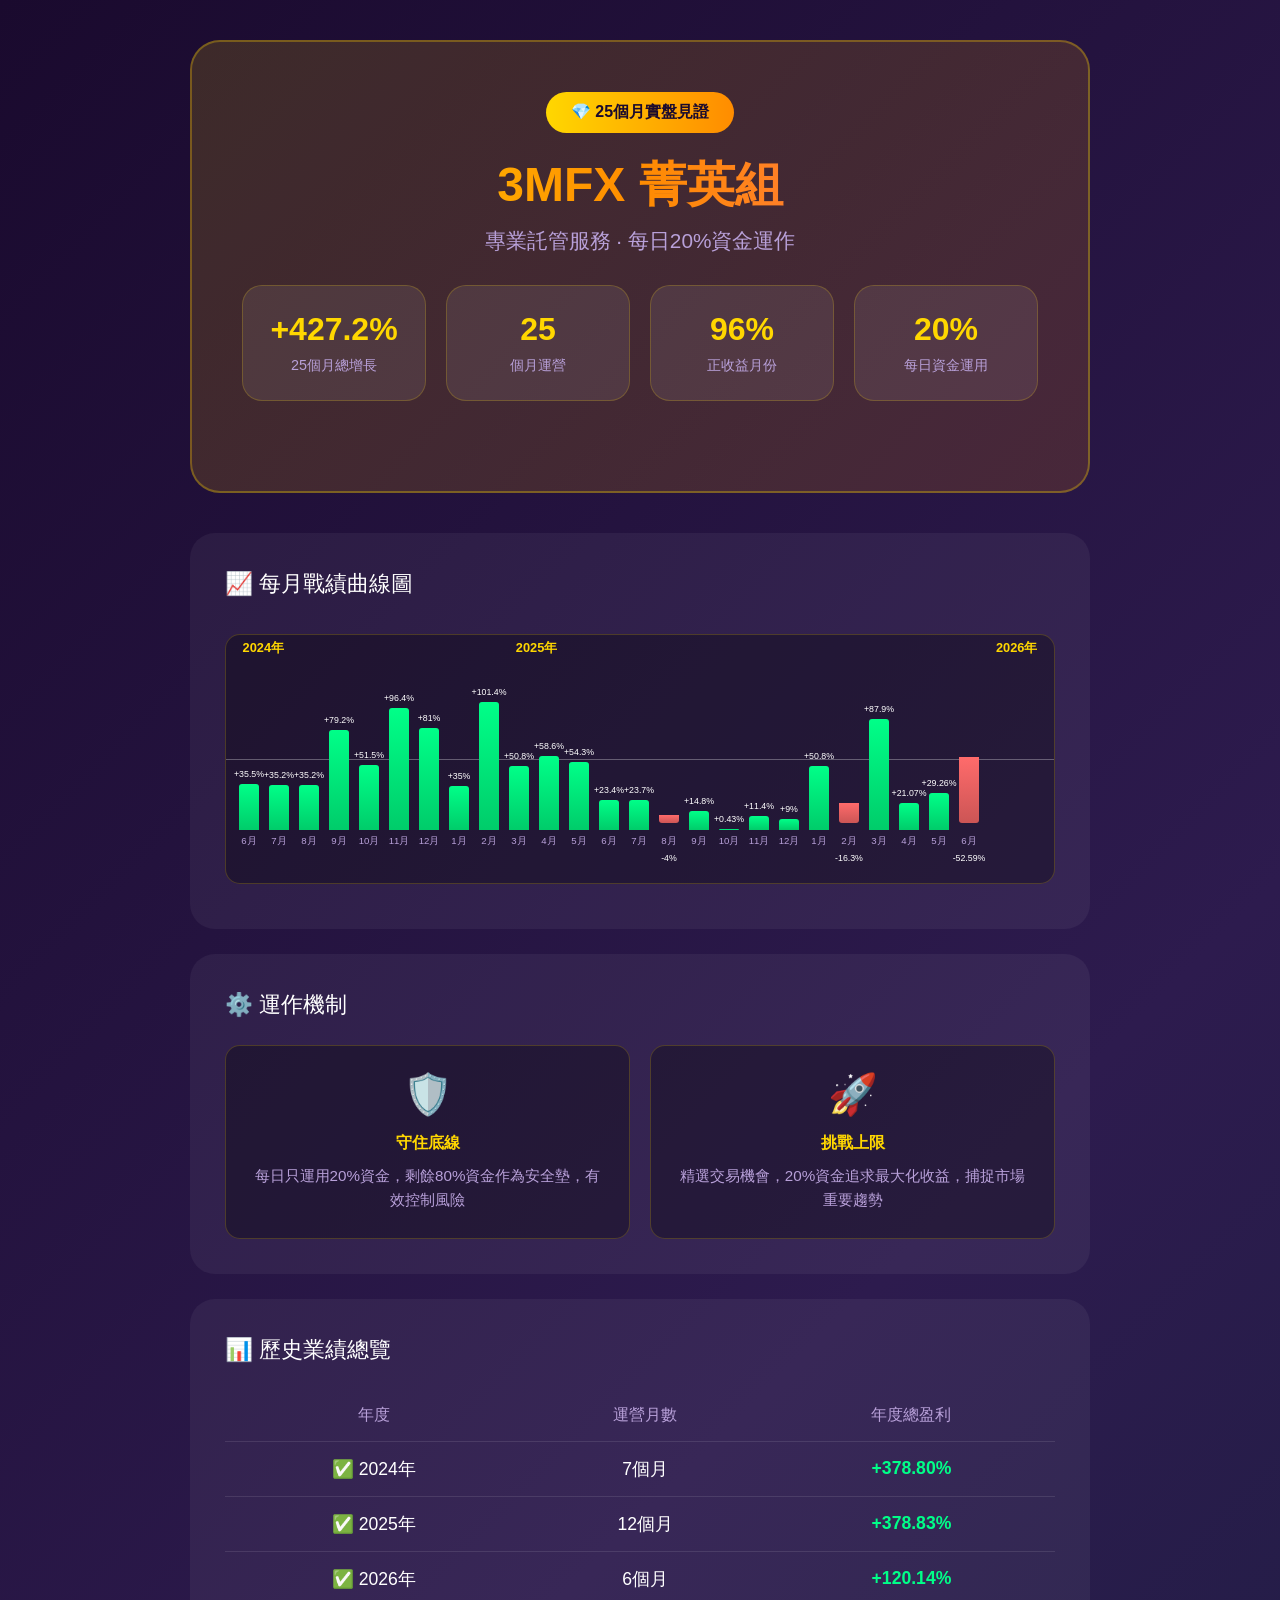
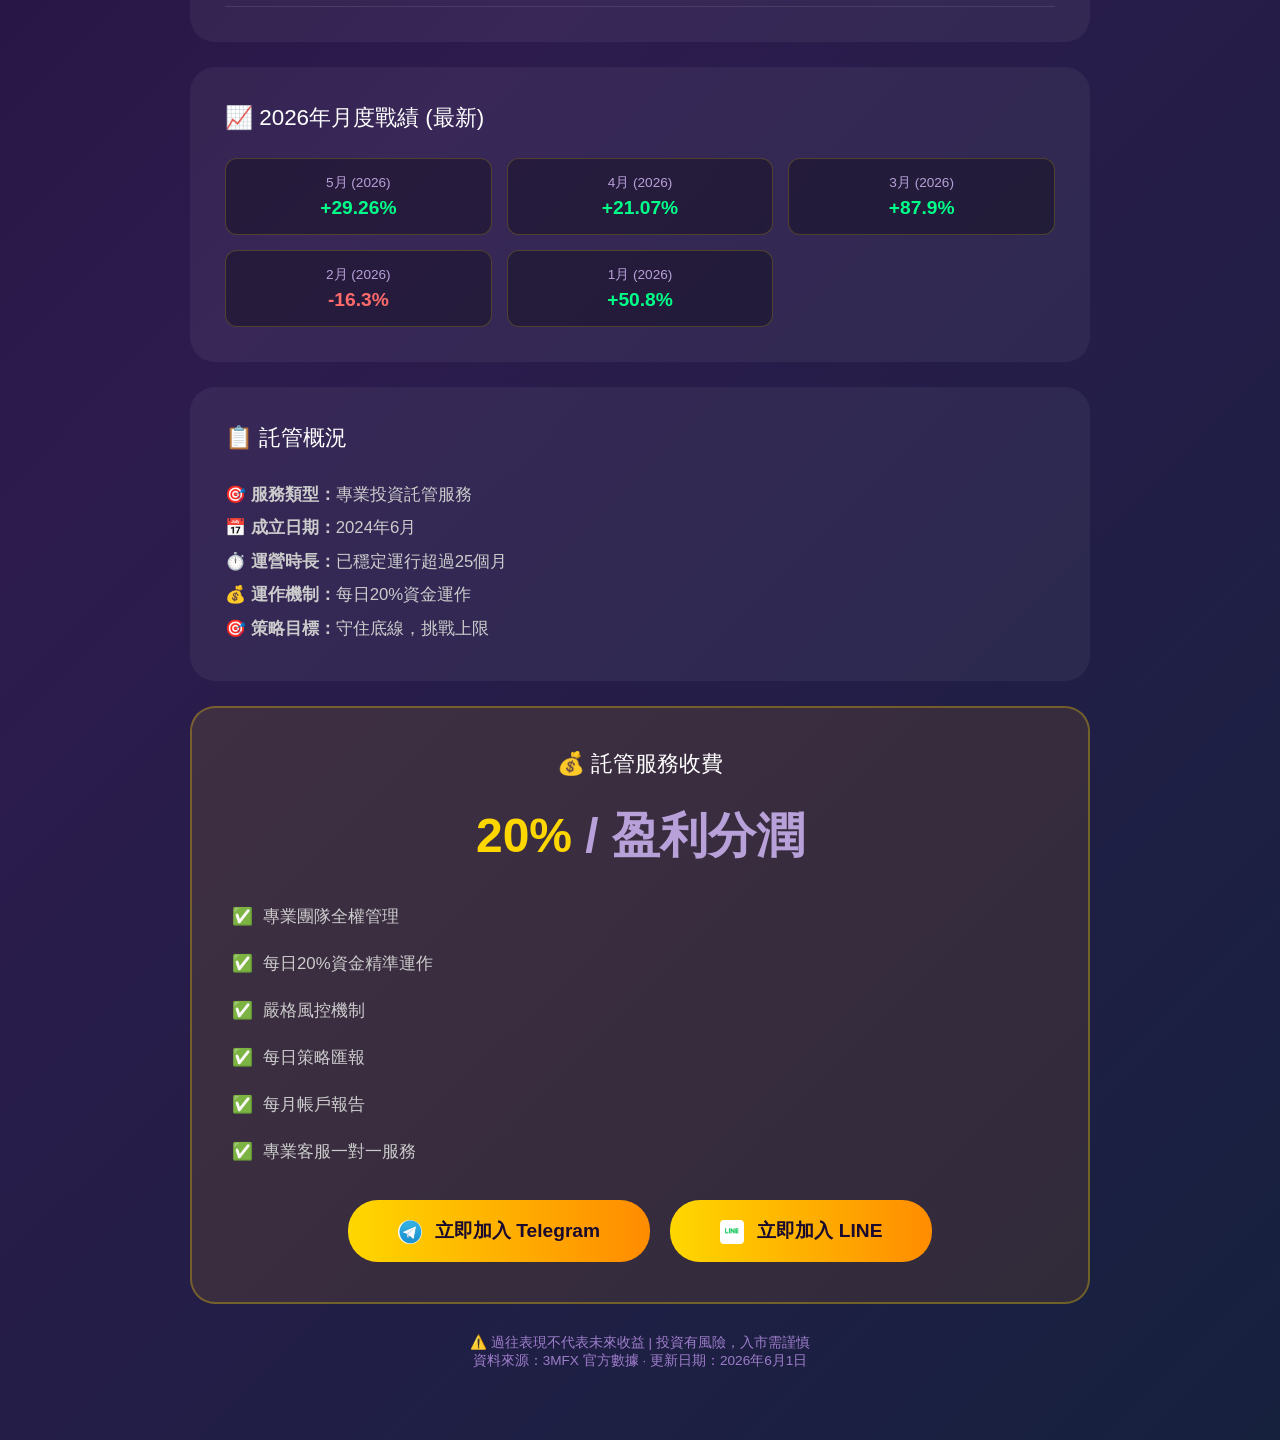
==== 3M-Pro-team.html @ 22b91ca6 "Update June 2026: -52.59%, 25 months total, 2026 cumulative +120.14%" ====
<!DOCTYPE html>
<html lang="zh-HK">
<head>
    <meta charset="UTF-8">
    <meta name="viewport" content="width=device-width, initial-scale=1.0">
    <title>3MFX 菁英組 - 專業託管服務</title>
    <style>
        * { margin: 0; padding: 0; box-sizing: border-box; }
        body {
            font-family: 'Microsoft JhengHei', 'PingFang HK', Arial, sans-serif;
            background: linear-gradient(135deg, #1a0a2e 0%, #2d1b4e 50%, #16213e 100%);
            min-height: 100vh;
            padding: 40px 20px;
        }
        .container { max-width: 900px; margin: 0 auto; }
        
        .hero {
            background: linear-gradient(135deg, rgba(255,215,0,0.15) 0%, rgba(255,140,0,0.15) 100%);
            border: 2px solid rgba(255,215,0,0.3);
            border-radius: 30px;
            padding: 50px;
            text-align: center;
            margin-bottom: 40px;
        }
        .badge {
            display: inline-block;
            background: linear-gradient(90deg, #ffd700, #ff8c00);
            color: #1a0a2e;
            padding: 10px 25px;
            border-radius: 25px;
            font-size: 1em;
            font-weight: bold;
            margin-bottom: 20px;
        }
        .logo {
            font-size: 3em;
            font-weight: bold;
            background: linear-gradient(90deg, #ffd700, #ff8c00, #ff6b6b);
            -webkit-background-clip: text;
            -webkit-text-fill-color: transparent;
            margin-bottom: 10px;
        }
        .subtitle { color: #b8a0d9; font-size: 1.3em; margin-bottom: 30px; }
        
        .stats-grid {
            display: grid;
            grid-template-columns: repeat(4, 1fr);
            gap: 20px;
            margin-bottom: 40px;
        }
        .stat-card {
            background: rgba(255,255,255,0.08);
            border: 1px solid rgba(255,215,0,0.2);
            border-radius: 20px;
            padding: 25px;
            text-align: center;
        }
        .stat-card .number {
            font-size: 2em;
            font-weight: bold;
            color: #ffd700;
        }
        .stat-card .label { color: #b8a0d9; font-size: 0.9em; margin-top: 8px; }
        
        .section {
            background: rgba(255,255,255,0.05);
            border-radius: 25px;
            padding: 35px;
            margin-bottom: 25px;
        }
        .section-title {
            color: #fff;
            font-size: 1.4em;
            margin-bottom: 25px;
            display: flex;
            align-items: center;
            gap: 10px;
        }
        
        .mechanism {
            display: grid;
            grid-template-columns: repeat(2, 1fr);
            gap: 20px;
        }
        .mech-card {
            background: rgba(0,0,0,0.3);
            border-radius: 15px;
            padding: 25px;
            text-align: center;
            border: 1px solid rgba(255,215,0,0.2);
        }
        .mech-card .icon { font-size: 2.5em; margin-bottom: 15px; }
        .mech-card h4 { color: #ffd700; margin-bottom: 10px; }
        .mech-card p { color: #b8a0d9; font-size: 0.95em; line-height: 1.6; }
        
        .year-table {
            width: 100%;
            border-collapse: collapse;
        }
        .year-table th, .year-table td {
            padding: 15px;
            text-align: center;
            border-bottom: 1px solid rgba(255,255,255,0.1);
        }
        .year-table th { color: #b8a0d9; font-weight: normal; }
        .year-table td { color: #fff; font-size: 1.1em; }
        .year-table .profit { color: #00ff88; font-weight: bold; }
        .year-table .loss { color: #ff6b6b; font-weight: bold; }
        
        /* Chart Styles */
        .chart-wrapper {
            padding: 10px 0;
            overflow-x: auto;
        }
        .chart-title {
            color: #fff;
            font-size: 1.1em;
            margin-bottom: 15px;
            text-align: center;
        }
        .chart {
            display: flex;
            align-items: flex-end;
            justify-content: flex-start;
            gap: 4px;
            min-width: 100%;
            height: 250px;
            padding: 25px 10px 35px 10px;
            background: rgba(0,0,0,0.3);
            border-radius: 15px;
            border: 1px solid rgba(255,215,0,0.2);
            position: relative;
        }
        /* 零線 */
        .chart::before {
            content: '';
            position: absolute;
            left: 0;
            right: 0;
            top: 50%;
            height: 1px;
            background: rgba(255,255,255,0.3);
        }
        /* 年份標籤 */
        .year-label {
            position: absolute;
            top: 5px;
            color: #ffd700;
            font-size: 0.8em;
            font-weight: bold;
        }
        
        .bar-group {
            display: flex;
            flex-direction: column;
            align-items: center;
            min-width: 26px;
            flex-shrink: 0;
            position: relative;
        }
        .bar {
            width: 20px;
            border-radius: 3px 3px 0 0;
            transition: height 0.3s ease;
        }
        .bar.positive {
            background: linear-gradient(180deg, #00ff88, #00cc6a);
        }
        .bar.negative {
            background: linear-gradient(180deg, #ff6b6b, #cc5555);
            border-radius: 0 0 3px 3px;
            position: absolute;
            bottom: 25px;
        }
        .bar-label {
            color: #b8a0d9;
            font-size: 0.6em;
            margin-top: 5px;
            white-space: nowrap;
        }
        .bar-value {
            color: #fff;
            font-size: 0.55em;
            position: absolute;
            white-space: nowrap;
        }
        .bar-value.positive {
            top: -15px;
        }
        .bar-value.negative {
            bottom: -15px;
        }
        
        /* Monthly Grid */
        .monthly-grid {
            display: grid;
            grid-template-columns: repeat(3, 1fr);
            gap: 15px;
        }
        .month-card {
            background: rgba(0,0,0,0.3);
            border-radius: 12px;
            padding: 15px;
            text-align: center;
            border: 1px solid rgba(255,215,0,0.2);
        }
        .month-card .month { color: #b8a0d9; font-size: 0.85em; }
        .month-card .amount { font-size: 1.2em; font-weight: bold; margin-top: 5px; }
        .month-card .amount.positive { color: #00ff88; }
        .month-card .amount.negative { color: #ff6b6b; }
        
        .pricing-box {
            background: linear-gradient(135deg, rgba(255,215,0,0.1) 0%, rgba(255,140,0,0.1) 100%);
            border: 2px solid rgba(255,215,0,0.3);
            border-radius: 25px;
            padding: 40px;
            text-align: center;
        }
        .price { font-size: 3em; font-weight: bold; color: #ffd700; }
        .price-period { color: #b8a0d9; font-size: 1em; }
        .price-features {
            list-style: none;
            margin: 25px 0;
            text-align: left;
        }
        .price-features li {
            color: #ccc;
            padding: 12px 0;
            display: flex;
            align-items: center;
            gap: 10px;
            font-size: 1.05em;
        }
        .price-features li::before { content: '✅'; }
        
        .cta-button {
            display: inline-block;
            background: linear-gradient(90deg, #ffd700, #ff8c00);
            color: #1a0a2e;
            padding: 18px 50px;
            border-radius: 30px;
            font-weight: bold;
            font-size: 1.2em;
            text-decoration: none;
            border: none;
            cursor: pointer;
        }
        
        .footer {
            text-align: center;
            padding: 30px;
            color: #9d7dc9;
            font-size: 0.85em;
        }
        
        @media (max-width: 768px) {
            .stats-grid, .mechanism, .monthly-grid { grid-template-columns: 1fr; }
            .chart { height: 200px; }
            .bar { width: 14px; }
            .bar-group { min-width: 16px; }
        }
    </style>
</head>
<body>
    <div class="container">
        <div class="hero">
            <div class="badge">💎 25個月實盤見證</div>
            <div class="logo">3MFX 菁英組</div>
            <p class="subtitle">專業託管服務 · 每日20%資金運作</p>
            
            <div class="stats-grid">
                <div class="stat-card">
                    <div class="number">+427.2%</div>
                    <div class="label">25個月總增長</div>
                </div>
                <div class="stat-card">
                    <div class="number">25</div>
                    <div class="label">個月運營</div>
                </div>
                <div class="stat-card">
                    <div class="number">96%</div>
                    <div class="label">正收益月份</div>
                </div>
                <div class="stat-card">
                    <div class="number">20%</div>
                    <div class="label">每日資金運用</div>
                </div>
            </div>
        </div>
        
        <div class="section">
            <div class="section-title">📈 每月戰績曲線圖</div>
            <div class="chart-wrapper">
                <div class="chart">
                    <span class="year-label" style="left: 2%;">2024年</span>
                    <span class="year-label" style="left: 35%;">2025年</span>
                    <span class="year-label" style="right: 2%;">2026年</span>
                    
                    <!-- 2024年 (6月-12月) -->
                    <div class="bar-group">
                        <span class="bar-value positive">+35.5%</span>
                        <div class="bar positive" style="height: 46px;"></div>
                        <div class="bar-label">6月</div>
                    </div>
                    <div class="bar-group">
                        <span class="bar-value positive">+35.2%</span>
                        <div class="bar positive" style="height: 45px;"></div>
                        <div class="bar-label">7月</div>
                    </div>
                    <div class="bar-group">
                        <span class="bar-value positive">+35.2%</span>
                        <div class="bar positive" style="height: 45px;"></div>
                        <div class="bar-label">8月</div>
                    </div>
                    <div class="bar-group">
                        <span class="bar-value positive">+79.2%</span>
                        <div class="bar positive" style="height: 100px;"></div>
                        <div class="bar-label">9月</div>
                    </div>
                    <div class="bar-group">
                        <span class="bar-value positive">+51.5%</span>
                        <div class="bar positive" style="height: 65px;"></div>
                        <div class="bar-label">10月</div>
                    </div>
                    <div class="bar-group">
                        <span class="bar-value positive">+96.4%</span>
                        <div class="bar positive" style="height: 122px;"></div>
                        <div class="bar-label">11月</div>
                    </div>
                    <div class="bar-group">
                        <span class="bar-value positive">+81%</span>
                        <div class="bar positive" style="height: 102px;"></div>
                        <div class="bar-label">12月</div>
                    </div>
                    
                    <!-- 2025年 (1月-12月) -->
                    <div class="bar-group">
                        <span class="bar-value positive">+35%</span>
                        <div class="bar positive" style="height: 44px;"></div>
                        <div class="bar-label">1月</div>
                    </div>
                    <div class="bar-group">
                        <span class="bar-value positive">+101.4%</span>
                        <div class="bar positive" style="height: 128px;"></div>
                        <div class="bar-label">2月</div>
                    </div>
                    <div class="bar-group">
                        <span class="bar-value positive">+50.8%</span>
                        <div class="bar positive" style="height: 64px;"></div>
                        <div class="bar-label">3月</div>
                    </div>
                    <div class="bar-group">
                        <span class="bar-value positive">+58.6%</span>
                        <div class="bar positive" style="height: 74px;"></div>
                        <div class="bar-label">4月</div>
                    </div>
                    <div class="bar-group">
                        <span class="bar-value positive">+54.3%</span>
                        <div class="bar positive" style="height: 68px;"></div>
                        <div class="bar-label">5月</div>
                    </div>
                    <div class="bar-group">
                        <span class="bar-value positive">+23.4%</span>
                        <div class="bar positive" style="height: 30px;"></div>
                        <div class="bar-label">6月</div>
                    </div>
                    <div class="bar-group">
                        <span class="bar-value positive">+23.7%</span>
                        <div class="bar positive" style="height: 30px;"></div>
                        <div class="bar-label">7月</div>
                    </div>
                    <div class="bar-group">
                        <span class="bar-value negative">-4%</span>
                        <div class="bar negative" style="height: 8px;"></div>
                        <div class="bar-label">8月</div>
                    </div>
                    <div class="bar-group">
                        <span class="bar-value positive">+14.8%</span>
                        <div class="bar positive" style="height: 19px;"></div>
                        <div class="bar-label">9月</div>
                    </div>
                    <div class="bar-group">
                        <span class="bar-value positive">+0.43%</span>
                        <div class="bar positive" style="height: 1px;"></div>
                        <div class="bar-label">10月</div>
                    </div>
                    <div class="bar-group">
                        <span class="bar-value positive">+11.4%</span>
                        <div class="bar positive" style="height: 14px;"></div>
                        <div class="bar-label">11月</div>
                    </div>
                    <div class="bar-group">
                        <span class="bar-value positive">+9%</span>
                        <div class="bar positive" style="height: 11px;"></div>
                        <div class="bar-label">12月</div>
                    </div>
                    
                    <!-- 2026年 (1月-3月) -->
                    <div class="bar-group">
                        <span class="bar-value positive">+50.8%</span>
                        <div class="bar positive" style="height: 64px;"></div>
                        <div class="bar-label">1月</div>
                    </div>
                    <div class="bar-group">
                        <span class="bar-value negative">-16.3%</span>
                        <div class="bar negative" style="height: 20px;"></div>
                        <div class="bar-label">2月</div>
                    </div>
                    <div class="bar-group">
                        <span class="bar-value positive">+87.9%</span>
                        <div class="bar positive" style="height: 111px;"></div>
                        <div class="bar-label">3月</div>
                    </div>
                    <div class="bar-group">
                        <span class="bar-value positive">+21.07%</span>
                        <div class="bar positive" style="height: 27px;"></div>
                        <div class="bar-label">4月</div>
                    </div>
                    <div class="bar-group">
                        <span class="bar-value positive">+29.26%</span>
                        <div class="bar positive" style="height: 37px;"></div>
                        <div class="bar-label">5月</div>
                    </div>
                    <div class="bar-group">
                        <span class="bar-value negative">-52.59%</span>
                        <div class="bar negative" style="height: 66px;"></div>
                        <div class="bar-label">6月</div>
                    </div>
                </div>
            </div>
        </div>
        
        <div class="section">
            <div class="section-title">⚙️ 運作機制</div>
            <div class="mechanism">
                <div class="mech-card">
                    <div class="icon">🛡️</div>
                    <h4>守住底線</h4>
                    <p>每日只運用20%資金，剩餘80%資金作為安全墊，有效控制風險</p>
                </div>
                <div class="mech-card">
                    <div class="icon">🚀</div>
                    <h4>挑戰上限</h4>
                    <p>精選交易機會，20%資金追求最大化收益，捕捉市場重要趨勢</p>
                </div>
            </div>
        </div>
        
        <div class="section">
            <div class="section-title">📊 歷史業績總覽</div>
            <table class="year-table">
                <thead>
                    <tr>
                        <th>年度</th>
                        <th>運營月數</th>
                        <th>年度總盈利</th>
                    </tr>
                </thead>
                <tbody>
                    <tr>
                        <td>✅ 2024年</td>
                        <td>7個月</td>
                        <td class="profit">+378.80%</td>
                    </tr>
                    <tr>
                        <td>✅ 2025年</td>
                        <td>12個月</td>
                        <td class="profit">+378.83%</td>
                    </tr>
                    <tr>
                        <td>✅ 2026年</td>
                        <td>6個月</td>
                        <td class="profit">+120.14%</td>
                    </tr>
                </tbody>
            </table>
        </div>
        
        <div class="section">
            <div class="section-title">📈 2026年月度戰績 (最新)</div>
            <div class="monthly-grid">
                <div class="month-card">
                    <div class="month">5月 (2026)</div>
                    <div class="amount positive">+29.26%</div>
                </div>
                <div class="month-card">
                    <div class="month">4月 (2026)</div>
                    <div class="amount positive">+21.07%</div>
                </div>
                <div class="month-card">
                    <div class="month">3月 (2026)</div>
                    <div class="amount positive">+87.9%</div>
                </div>
                <div class="month-card">
                    <div class="month">2月 (2026)</div>
                    <div class="amount negative">-16.3%</div>
                </div>
                <div class="month-card">
                    <div class="month">1月 (2026)</div>
                    <div class="amount positive">+50.8%</div>
                </div>
            </div>
        </div>
        
        <div class="section">
            <div class="section-title">📋 託管概況</div>
            <ul style="color: #ccc; line-height: 2; font-size: 1.05em; list-style: none;">
                <li>🎯 <strong>服務類型：</strong>專業投資託管服務</li>
                <li>📅 <strong>成立日期：</strong>2024年6月</li>
                <li>⏱️ <strong>運營時長：</strong>已穩定運行超過25個月</li>
                <li>💰 <strong>運作機制：</strong>每日20%資金運作</li>
                <li>🎯 <strong>策略目標：</strong>守住底線，挑戰上限</li>
            </ul>
        </div>
        
        <div class="pricing-box">
            <div class="section-title" style="justify-content: center;">💰 託管服務收費</div>
            <div class="price">20%<span class="price-period"> / 盈利分潤</span></div>
            <ul class="price-features">
                <li>專業團隊全權管理</li>
                <li>每日20%資金精準運作</li>
                <li>嚴格風控機制</li>
                <li>每日策略匯報</li>
                <li>每月帳戶報告</li>
                <li>專業客服一對一服務</li>
            </ul>
            <div style="display: flex; gap: 20px; justify-content: center; flex-wrap: wrap;">
                <a href="https://t.me/Paul_3mfx" class="cta-button" target="_blank"><img src="emoji-telegram2.jpg" alt="Telegram" style="width:24px;height:24px;vertical-align:middle;margin-right:8px;border-radius:50%;"> 立即加入 Telegram</a>
                <a href="https://line.me/ti/p/NuM5I_lXus" class="cta-button" target="_blank"><img src="emoji-Line.jpg" alt="LINE" style="width:24px;height:24px;vertical-align:middle;margin-right:8px;border-radius:4px;background:transparent;"> 立即加入 LINE</a>
            </div>
        </div>
        
        <div class="footer">
            <p>⚠️ 過往表現不代表未來收益 | 投資有風險，入市需謹慎</p>
            <p>資料來源：3MFX 官方數據 · 更新日期：2026年6月1日</p>
        </div>
    </div>
</body>
</html>
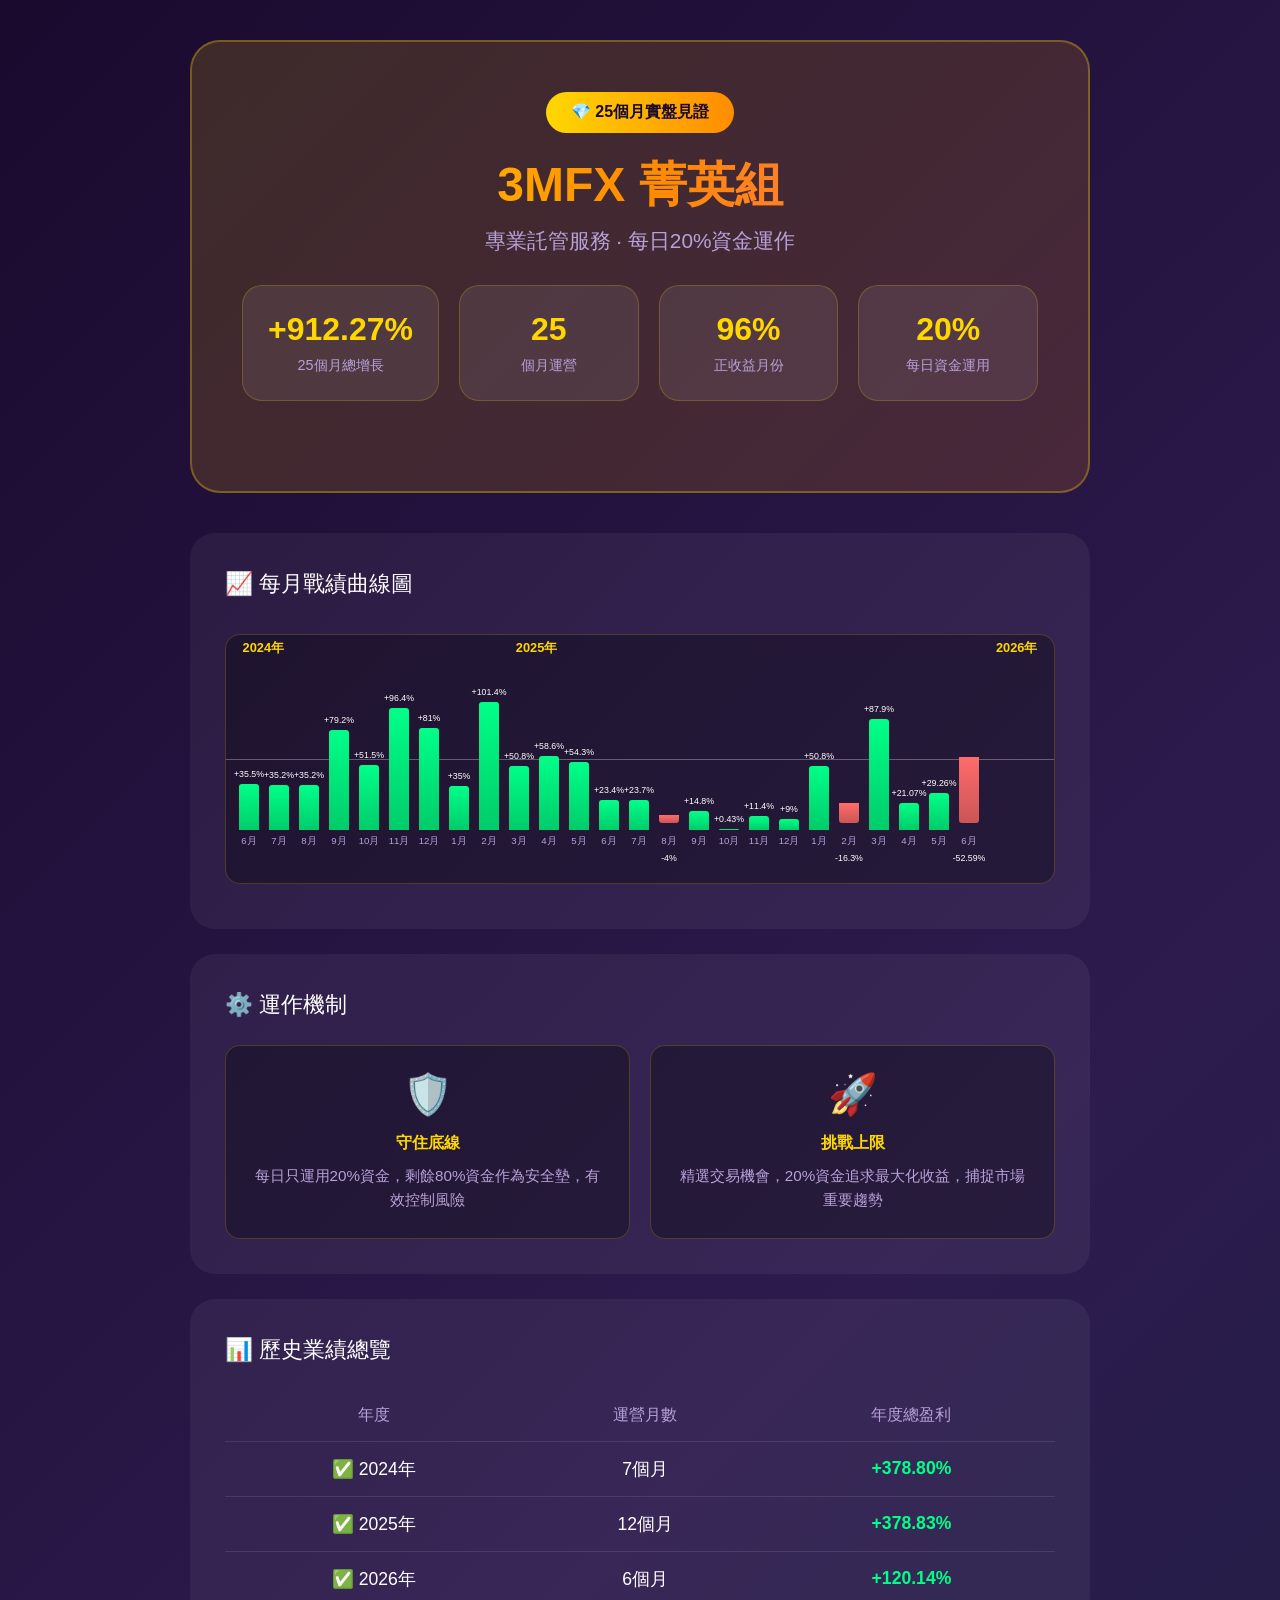
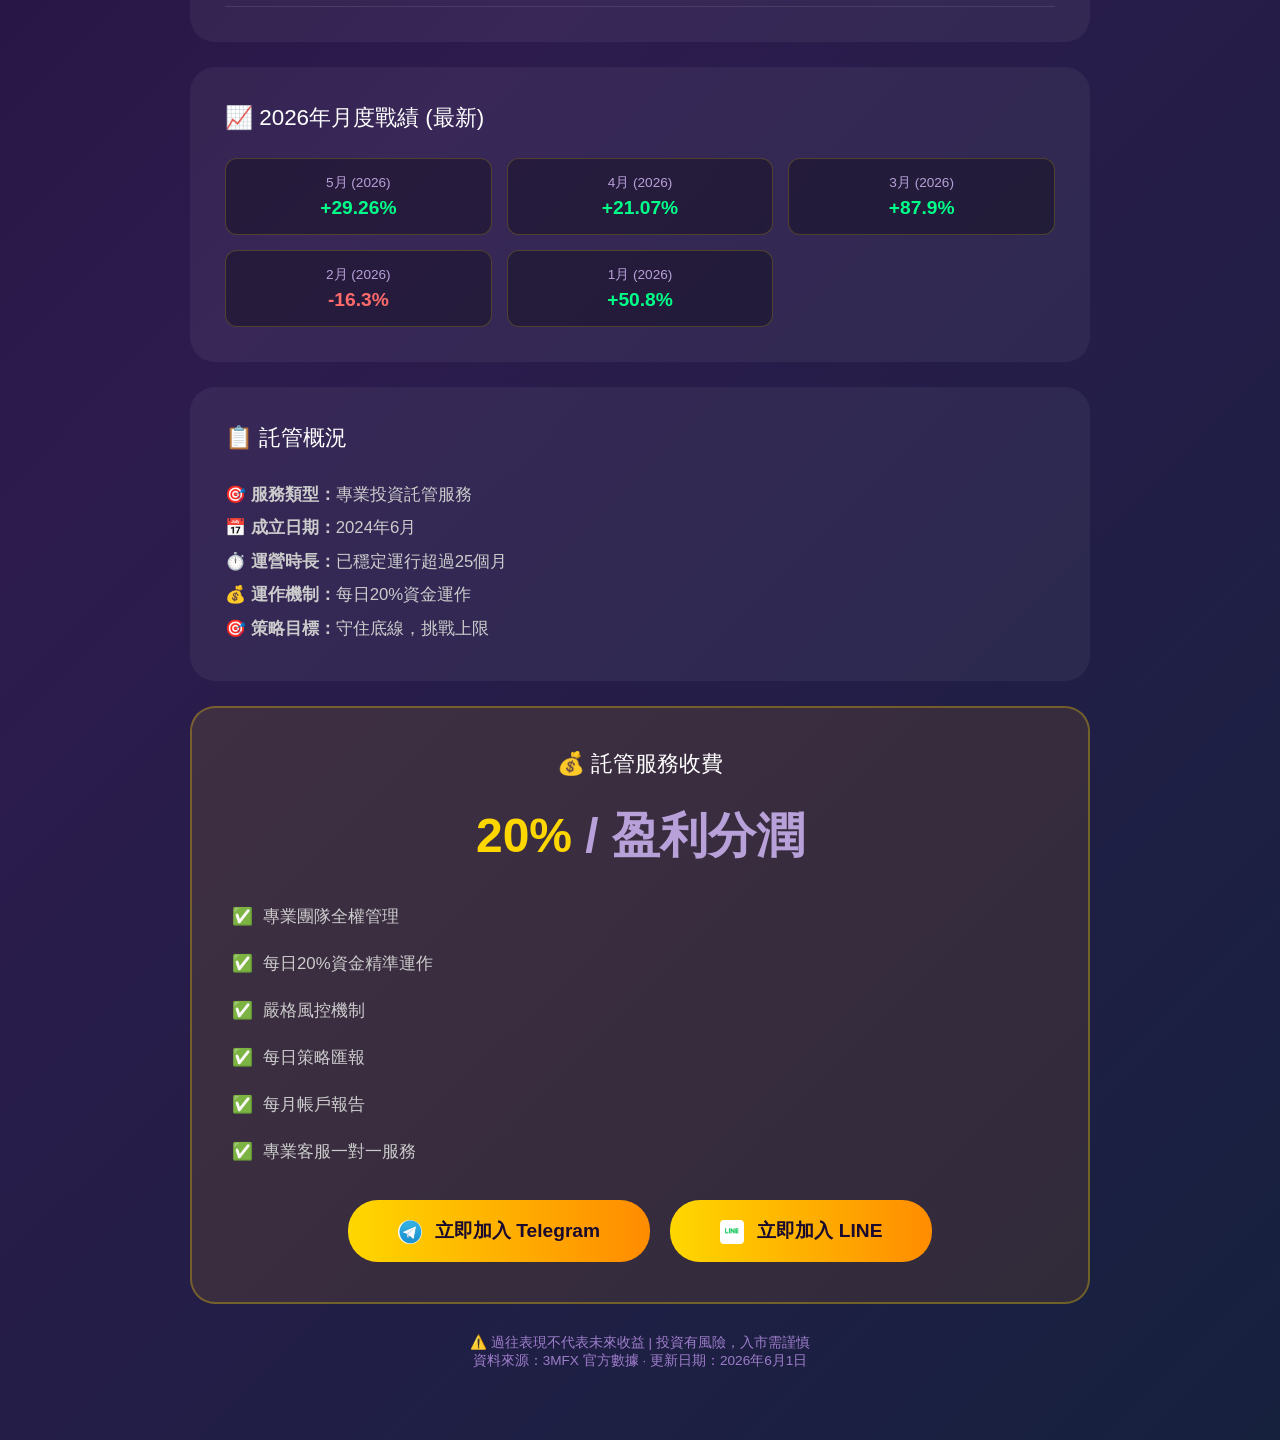
==== commit 77a45f4c: "Update 25-month total growth: 912.27%" ====
--- a/3M-Pro-team.html
+++ b/3M-Pro-team.html
@@ -270,7 +270,7 @@
             
             <div class="stats-grid">
                 <div class="stat-card">
-                    <div class="number">+427.2%</div>
+                    <div class="number">+912.27%</div>
                     <div class="label">25個月總增長</div>
                 </div>
                 <div class="stat-card">
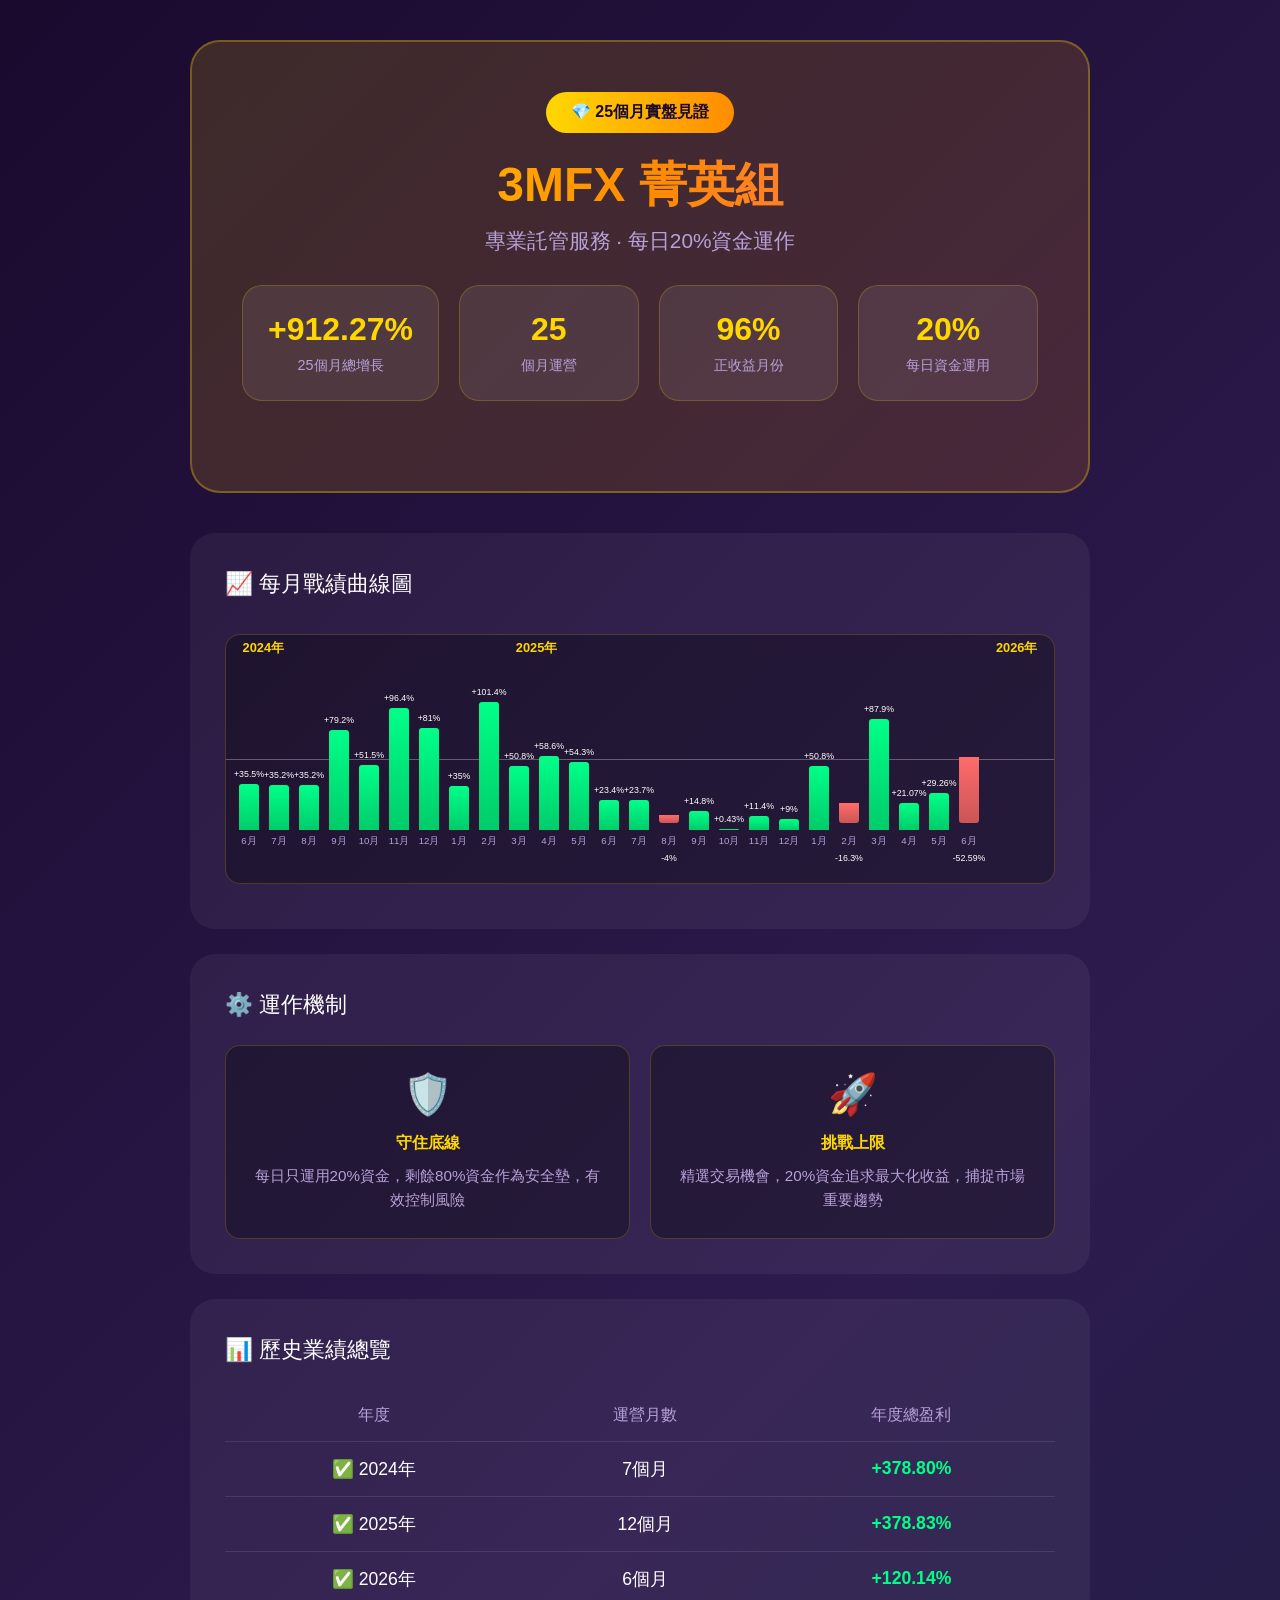
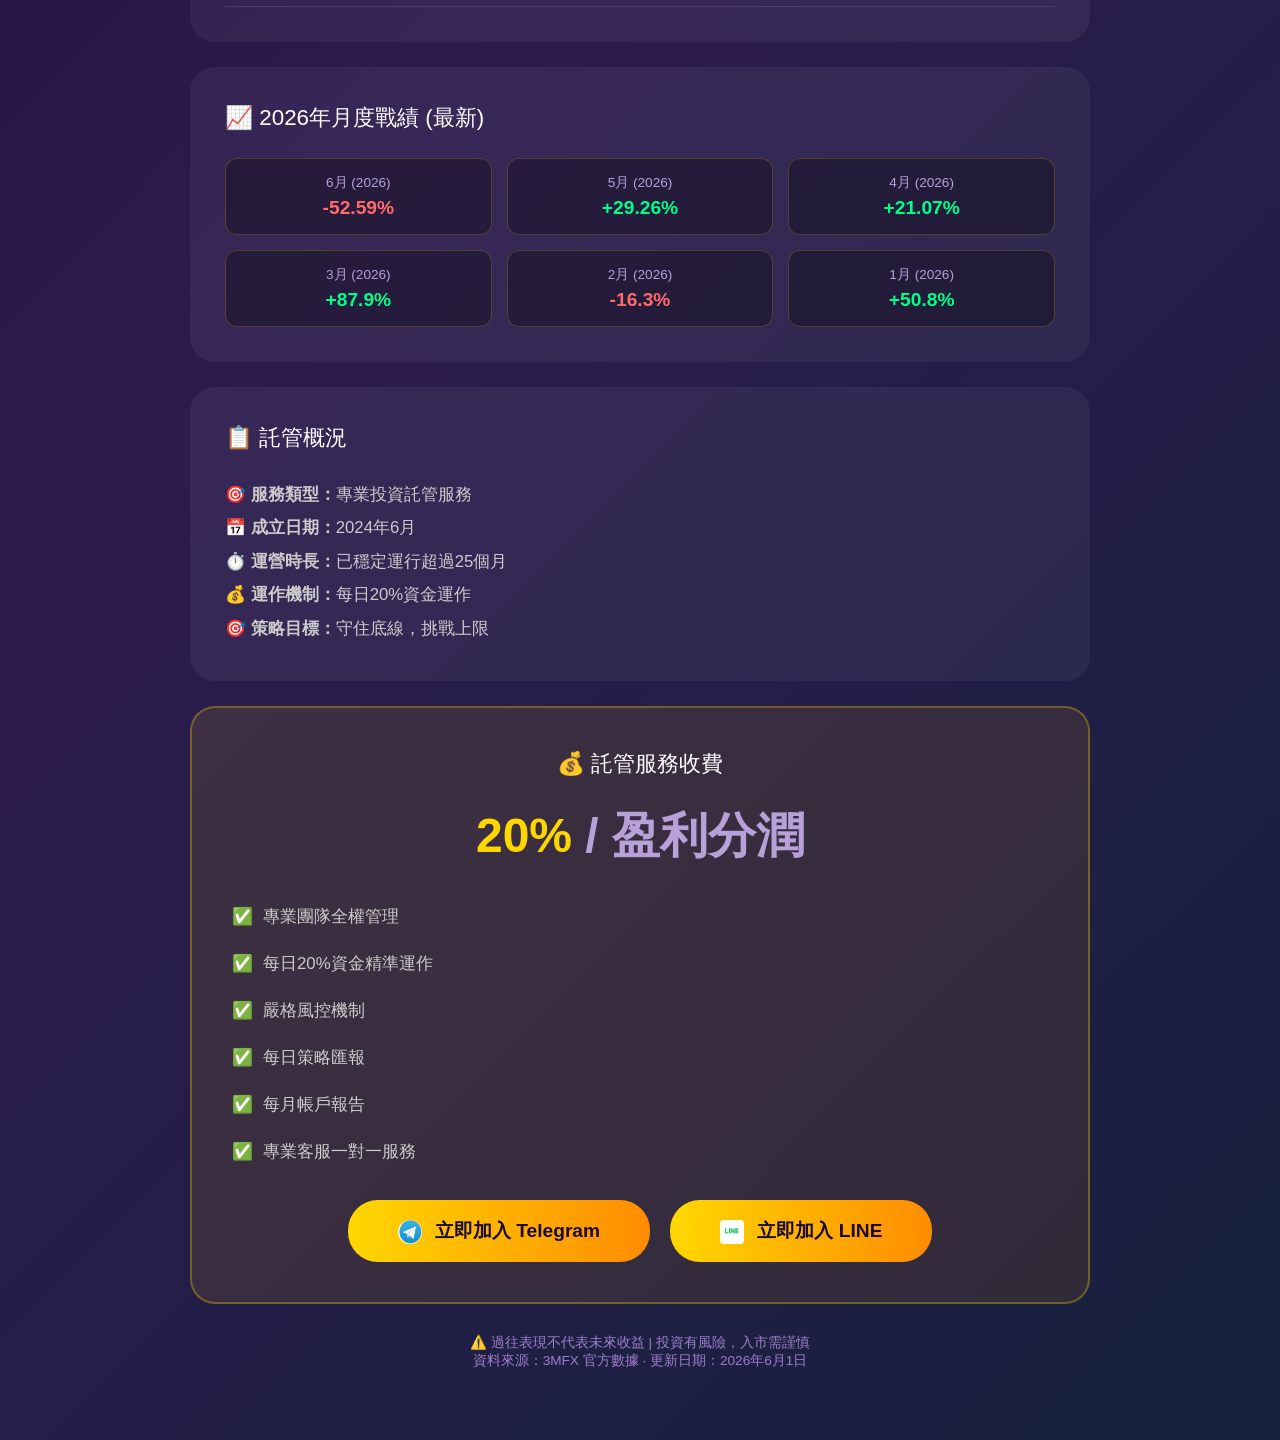
==== commit a39cb68e: "Add June 2026 to monthly-grid" ====
--- a/3M-Pro-team.html
+++ b/3M-Pro-team.html
@@ -480,6 +480,10 @@
             <div class="section-title">📈 2026年月度戰績 (最新)</div>
             <div class="monthly-grid">
                 <div class="month-card">
+                    <div class="month">6月 (2026)</div>
+                    <div class="amount negative">-52.59%</div>
+                </div>
+                <div class="month-card">
                     <div class="month">5月 (2026)</div>
                     <div class="amount positive">+29.26%</div>
                 </div>
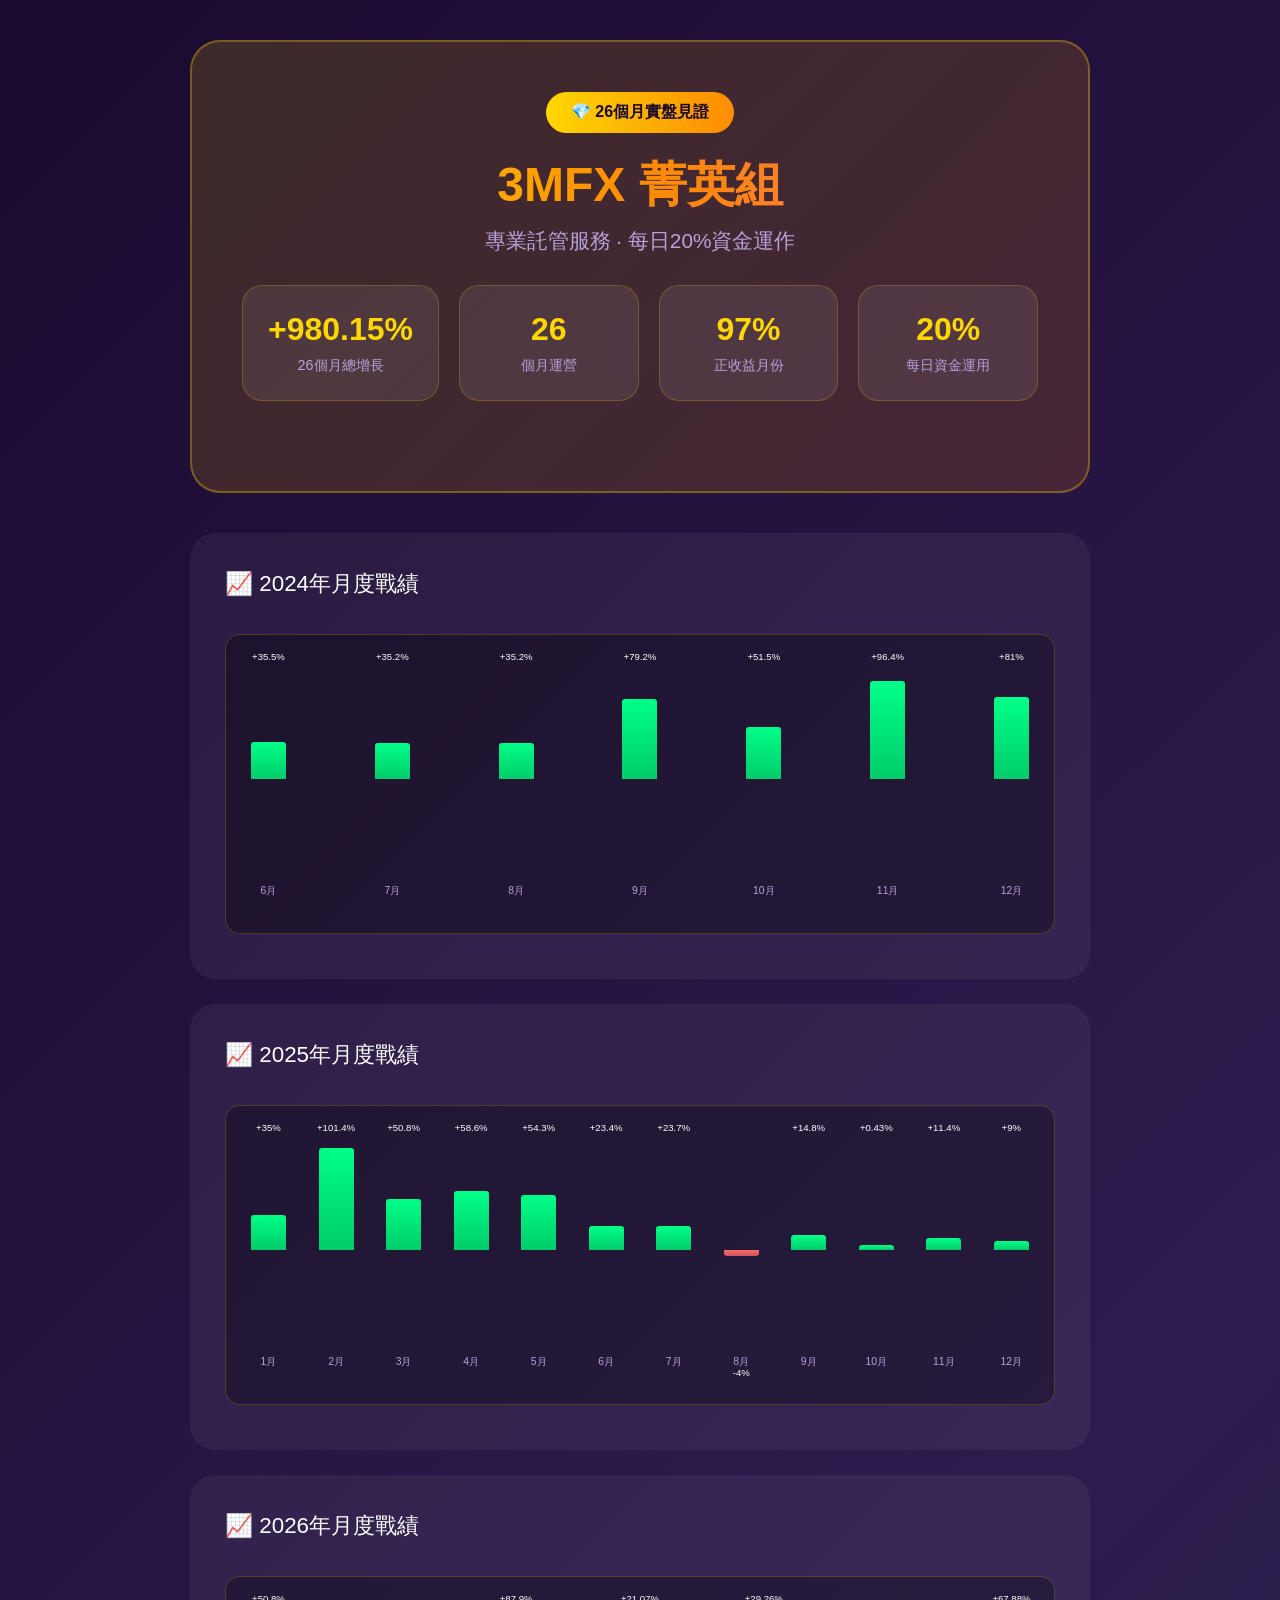
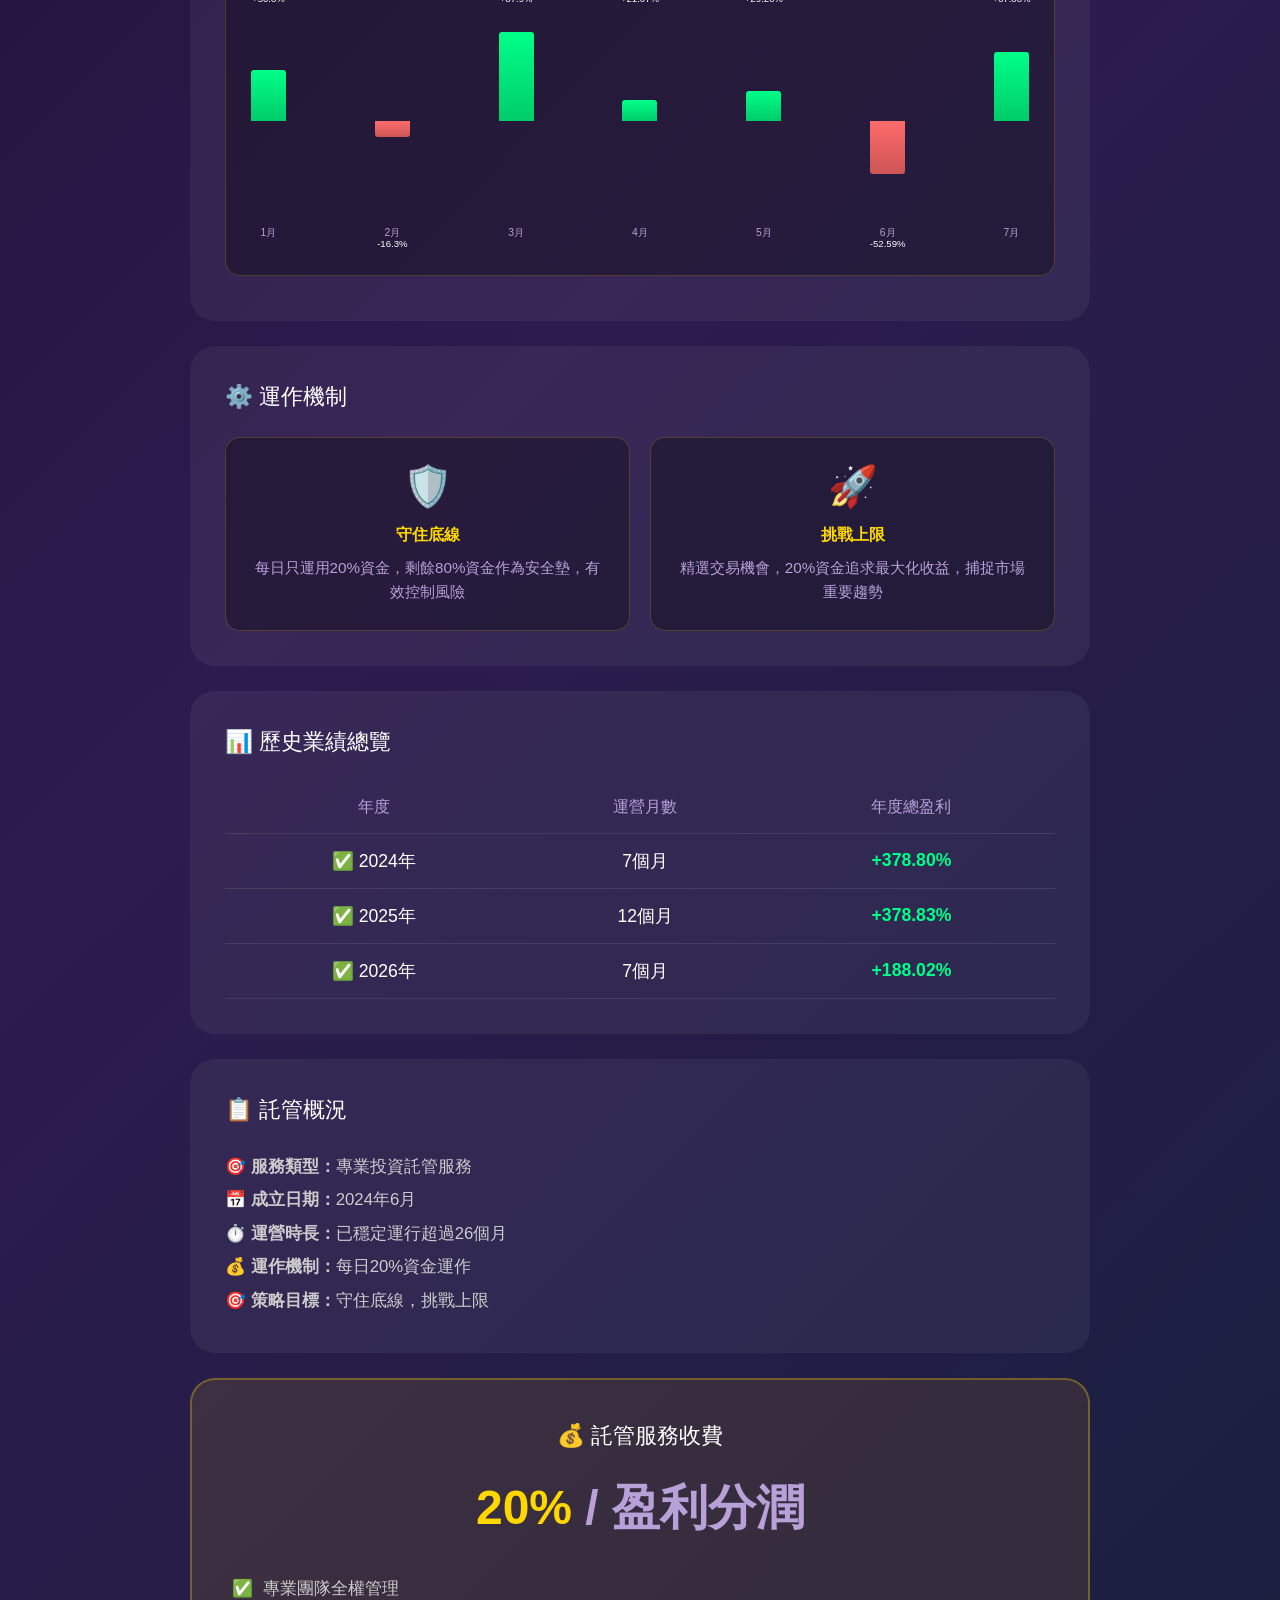
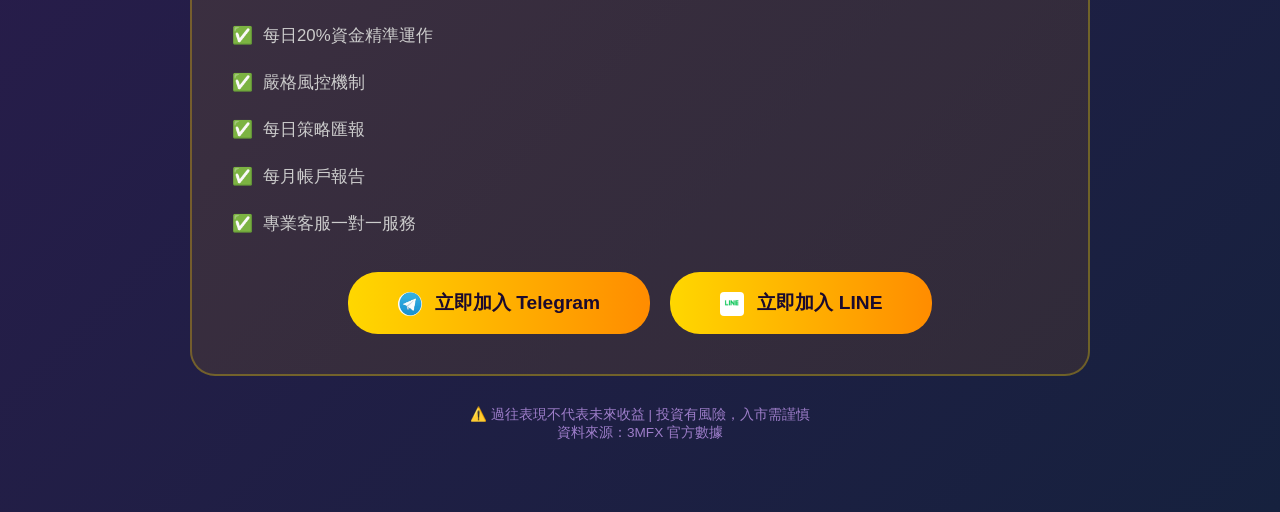
==== commit c74bd1ee: "優化圖表：按年份分開、柱子均分、正負柱上下分布、調整高度" ====
--- a/3M-Pro-team.html
+++ b/3M-Pro-team.html
@@ -120,27 +120,18 @@
         }
         .chart {
             display: flex;
-            align-items: flex-end;
-            justify-content: flex-start;
-            gap: 4px;
+            align-items: center;
+            justify-content: space-between;
+            gap: 12px;
             min-width: 100%;
-            height: 250px;
-            padding: 25px 10px 35px 10px;
+            height: 300px;
+            padding: 25px 20px 35px 20px;
             background: rgba(0,0,0,0.3);
             border-radius: 15px;
             border: 1px solid rgba(255,215,0,0.2);
             position: relative;
         }
-        /* 零線 */
-        .chart::before {
-            content: '';
-            position: absolute;
-            left: 0;
-            right: 0;
-            top: 50%;
-            height: 1px;
-            background: rgba(255,255,255,0.3);
-        }
+
         /* 年份標籤 */
         .year-label {
             position: absolute;
@@ -154,41 +145,55 @@
             display: flex;
             flex-direction: column;
             align-items: center;
-            min-width: 26px;
-            flex-shrink: 0;
+            flex: 1;
+            max-width: 45px;
+            height: 100%;
+            justify-content: flex-end;
             position: relative;
         }
         .bar {
-            width: 20px;
+            width: 100%;
+            max-width: 35px;
             border-radius: 3px 3px 0 0;
             transition: height 0.3s ease;
         }
         .bar.positive {
             background: linear-gradient(180deg, #00ff88, #00cc6a);
+            border-radius: 3px 3px 0 0;
+            position: absolute;
+            bottom: 50%;
         }
         .bar.negative {
             background: linear-gradient(180deg, #ff6b6b, #cc5555);
             border-radius: 0 0 3px 3px;
             position: absolute;
-            bottom: 25px;
+            top: 50%;
+        }
+        .bar-value {
+            color: #fff;
+            font-size: 0.6em;
+            position: absolute;
+            white-space: nowrap;
+            text-align: center;
+            left: 50%;
+            transform: translateX(-50%);
+            z-index: 10;
+            width: 200%;
+        }
+        .bar-value.positive {
+            bottom: calc(100% - 2px);
+        }
+        .bar-value.negative {
+            top: calc(100% - 2px);
         }
         .bar-label {
             color: #b8a0d9;
-            font-size: 0.6em;
-            margin-top: 5px;
+            font-size: 0.65em;
+            margin-top: 8px;
             white-space: nowrap;
-        }
-        .bar-value {
-            color: #fff;
-            font-size: 0.55em;
-            position: absolute;
-            white-space: nowrap;
-        }
-        .bar-value.positive {
-            top: -15px;
-        }
-        .bar-value.negative {
-            bottom: -15px;
+            text-align: center;
+            z-index: 10;
+            position: relative;
         }
         
         /* Monthly Grid */
@@ -255,30 +260,30 @@
         
         @media (max-width: 768px) {
             .stats-grid, .mechanism, .monthly-grid { grid-template-columns: 1fr; }
-            .chart { height: 200px; }
-            .bar { width: 14px; }
-            .bar-group { min-width: 16px; }
+            .chart { height: 240px; gap: 4px; padding: 25px 8px 35px 8px; }
+            .bar { max-width: 28px; }
+            .bar-group { max-width: 40px; }
         }
     </style>
 </head>
 <body>
     <div class="container">
         <div class="hero">
-            <div class="badge">💎 25個月實盤見證</div>
+            <div class="badge">💎 26個月實盤見證</div>
             <div class="logo">3MFX 菁英組</div>
             <p class="subtitle">專業託管服務 · 每日20%資金運作</p>
             
             <div class="stats-grid">
                 <div class="stat-card">
-                    <div class="number">+912.27%</div>
-                    <div class="label">25個月總增長</div>
+                    <div class="number">+980.15%</div>
+                    <div class="label">26個月總增長</div>
                 </div>
                 <div class="stat-card">
-                    <div class="number">25</div>
+                    <div class="number">26</div>
                     <div class="label">個月運營</div>
                 </div>
                 <div class="stat-card">
-                    <div class="number">96%</div>
+                    <div class="number">97%</div>
                     <div class="label">正收益月份</div>
                 </div>
                 <div class="stat-card">
@@ -288,143 +293,158 @@
             </div>
         </div>
         
+        <!-- 2024年月度戰績 -->
         <div class="section">
-            <div class="section-title">📈 每月戰績曲線圖</div>
+            <div class="section-title">📈 2024年月度戰績</div>
             <div class="chart-wrapper">
                 <div class="chart">
-                    <span class="year-label" style="left: 2%;">2024年</span>
-                    <span class="year-label" style="left: 35%;">2025年</span>
-                    <span class="year-label" style="right: 2%;">2026年</span>
-                    
-                    <!-- 2024年 (6月-12月) -->
                     <div class="bar-group">
                         <span class="bar-value positive">+35.5%</span>
-                        <div class="bar positive" style="height: 46px;"></div>
+                        <div class="bar positive" style="height: 37px;"></div>
                         <div class="bar-label">6月</div>
                     </div>
                     <div class="bar-group">
                         <span class="bar-value positive">+35.2%</span>
-                        <div class="bar positive" style="height: 45px;"></div>
+                        <div class="bar positive" style="height: 36px;"></div>
                         <div class="bar-label">7月</div>
                     </div>
                     <div class="bar-group">
                         <span class="bar-value positive">+35.2%</span>
-                        <div class="bar positive" style="height: 45px;"></div>
+                        <div class="bar positive" style="height: 36px;"></div>
                         <div class="bar-label">8月</div>
                     </div>
                     <div class="bar-group">
                         <span class="bar-value positive">+79.2%</span>
-                        <div class="bar positive" style="height: 100px;"></div>
+                        <div class="bar positive" style="height: 80px;"></div>
                         <div class="bar-label">9月</div>
                     </div>
                     <div class="bar-group">
                         <span class="bar-value positive">+51.5%</span>
-                        <div class="bar positive" style="height: 65px;"></div>
+                        <div class="bar positive" style="height: 52px;"></div>
                         <div class="bar-label">10月</div>
                     </div>
                     <div class="bar-group">
                         <span class="bar-value positive">+96.4%</span>
-                        <div class="bar positive" style="height: 122px;"></div>
+                        <div class="bar positive" style="height: 98px;"></div>
                         <div class="bar-label">11月</div>
                     </div>
                     <div class="bar-group">
                         <span class="bar-value positive">+81%</span>
+                        <div class="bar positive" style="height: 82px;"></div>
+                        <div class="bar-label">12月</div>
+                    </div>
+                </div>
+            </div>
+        </div>
+
+        <!-- 2025年月度戰績 -->
+        <div class="section">
+            <div class="section-title">📈 2025年月度戰績</div>
+            <div class="chart-wrapper">
+                <div class="chart">
+                    <div class="bar-group">
+                        <span class="bar-value positive">+35%</span>
+                        <div class="bar positive" style="height: 35px;"></div>
+                        <div class="bar-label">1月</div>
+                    </div>
+                    <div class="bar-group">
+                        <span class="bar-value positive">+101.4%</span>
                         <div class="bar positive" style="height: 102px;"></div>
+                        <div class="bar-label">2月</div>
+                    </div>
+                    <div class="bar-group">
+                        <span class="bar-value positive">+50.8%</span>
+                        <div class="bar positive" style="height: 51px;"></div>
+                        <div class="bar-label">3月</div>
+                    </div>
+                    <div class="bar-group">
+                        <span class="bar-value positive">+58.6%</span>
+                        <div class="bar positive" style="height: 59px;"></div>
+                        <div class="bar-label">4月</div>
+                    </div>
+                    <div class="bar-group">
+                        <span class="bar-value positive">+54.3%</span>
+                        <div class="bar positive" style="height: 55px;"></div>
+                        <div class="bar-label">5月</div>
+                    </div>
+                    <div class="bar-group">
+                        <span class="bar-value positive">+23.4%</span>
+                        <div class="bar positive" style="height: 24px;"></div>
+                        <div class="bar-label">6月</div>
+                    </div>
+                    <div class="bar-group">
+                        <span class="bar-value positive">+23.7%</span>
+                        <div class="bar positive" style="height: 24px;"></div>
+                        <div class="bar-label">7月</div>
+                    </div>
+                    <div class="bar-group">
+                        <span class="bar-value negative">-4%</span>
+                        <div class="bar negative" style="height: 6px;"></div>
+                        <div class="bar-label">8月</div>
+                    </div>
+                    <div class="bar-group">
+                        <span class="bar-value positive">+14.8%</span>
+                        <div class="bar positive" style="height: 15px;"></div>
+                        <div class="bar-label">9月</div>
+                    </div>
+                    <div class="bar-group">
+                        <span class="bar-value positive">+0.43%</span>
+                        <div class="bar positive" style="height: 5px;"></div>
+                        <div class="bar-label">10月</div>
+                    </div>
+                    <div class="bar-group">
+                        <span class="bar-value positive">+11.4%</span>
+                        <div class="bar positive" style="height: 12px;"></div>
+                        <div class="bar-label">11月</div>
+                    </div>
+                    <div class="bar-group">
+                        <span class="bar-value positive">+9%</span>
+                        <div class="bar positive" style="height: 9px;"></div>
                         <div class="bar-label">12月</div>
                     </div>
-                    
-                    <!-- 2025年 (1月-12月) -->
-                    <div class="bar-group">
-                        <span class="bar-value positive">+35%</span>
-                        <div class="bar positive" style="height: 44px;"></div>
+                </div>
+            </div>
+        </div>
+
+        <!-- 2026年月度戰績 -->
+        <div class="section">
+            <div class="section-title">📈 2026年月度戰績</div>
+            <div class="chart-wrapper">
+                <div class="chart">
+                    <div class="bar-group">
+                        <span class="bar-value positive">+50.8%</span>
+                        <div class="bar positive" style="height: 51px;"></div>
                         <div class="bar-label">1月</div>
                     </div>
                     <div class="bar-group">
-                        <span class="bar-value positive">+101.4%</span>
-                        <div class="bar positive" style="height: 128px;"></div>
+                        <span class="bar-value negative">-16.3%</span>
+                        <div class="bar negative" style="height: 16px;"></div>
                         <div class="bar-label">2月</div>
                     </div>
                     <div class="bar-group">
-                        <span class="bar-value positive">+50.8%</span>
-                        <div class="bar positive" style="height: 64px;"></div>
+                        <span class="bar-value positive">+87.9%</span>
+                        <div class="bar positive" style="height: 89px;"></div>
                         <div class="bar-label">3月</div>
                     </div>
                     <div class="bar-group">
-                        <span class="bar-value positive">+58.6%</span>
-                        <div class="bar positive" style="height: 74px;"></div>
+                        <span class="bar-value positive">+21.07%</span>
+                        <div class="bar positive" style="height: 21px;"></div>
                         <div class="bar-label">4月</div>
                     </div>
                     <div class="bar-group">
-                        <span class="bar-value positive">+54.3%</span>
-                        <div class="bar positive" style="height: 68px;"></div>
+                        <span class="bar-value positive">+29.26%</span>
+                        <div class="bar positive" style="height: 30px;"></div>
                         <div class="bar-label">5月</div>
                     </div>
                     <div class="bar-group">
-                        <span class="bar-value positive">+23.4%</span>
-                        <div class="bar positive" style="height: 30px;"></div>
+                        <span class="bar-value negative">-52.59%</span>
+                        <div class="bar negative" style="height: 53px;"></div>
                         <div class="bar-label">6月</div>
                     </div>
                     <div class="bar-group">
-                        <span class="bar-value positive">+23.7%</span>
-                        <div class="bar positive" style="height: 30px;"></div>
+                        <span class="bar-value positive">+67.88%</span>
+                        <div class="bar positive" style="height: 69px;"></div>
                         <div class="bar-label">7月</div>
-                    </div>
-                    <div class="bar-group">
-                        <span class="bar-value negative">-4%</span>
-                        <div class="bar negative" style="height: 8px;"></div>
-                        <div class="bar-label">8月</div>
-                    </div>
-                    <div class="bar-group">
-                        <span class="bar-value positive">+14.8%</span>
-                        <div class="bar positive" style="height: 19px;"></div>
-                        <div class="bar-label">9月</div>
-                    </div>
-                    <div class="bar-group">
-                        <span class="bar-value positive">+0.43%</span>
-                        <div class="bar positive" style="height: 1px;"></div>
-                        <div class="bar-label">10月</div>
-                    </div>
-                    <div class="bar-group">
-                        <span class="bar-value positive">+11.4%</span>
-                        <div class="bar positive" style="height: 14px;"></div>
-                        <div class="bar-label">11月</div>
-                    </div>
-                    <div class="bar-group">
-                        <span class="bar-value positive">+9%</span>
-                        <div class="bar positive" style="height: 11px;"></div>
-                        <div class="bar-label">12月</div>
-                    </div>
-                    
-                    <!-- 2026年 (1月-3月) -->
-                    <div class="bar-group">
-                        <span class="bar-value positive">+50.8%</span>
-                        <div class="bar positive" style="height: 64px;"></div>
-                        <div class="bar-label">1月</div>
-                    </div>
-                    <div class="bar-group">
-                        <span class="bar-value negative">-16.3%</span>
-                        <div class="bar negative" style="height: 20px;"></div>
-                        <div class="bar-label">2月</div>
-                    </div>
-                    <div class="bar-group">
-                        <span class="bar-value positive">+87.9%</span>
-                        <div class="bar positive" style="height: 111px;"></div>
-                        <div class="bar-label">3月</div>
-                    </div>
-                    <div class="bar-group">
-                        <span class="bar-value positive">+21.07%</span>
-                        <div class="bar positive" style="height: 27px;"></div>
-                        <div class="bar-label">4月</div>
-                    </div>
-                    <div class="bar-group">
-                        <span class="bar-value positive">+29.26%</span>
-                        <div class="bar positive" style="height: 37px;"></div>
-                        <div class="bar-label">5月</div>
-                    </div>
-                    <div class="bar-group">
-                        <span class="bar-value negative">-52.59%</span>
-                        <div class="bar negative" style="height: 66px;"></div>
-                        <div class="bar-label">6月</div>
                     </div>
                 </div>
             </div>
@@ -469,41 +489,11 @@
                     </tr>
                     <tr>
                         <td>✅ 2026年</td>
-                        <td>6個月</td>
-                        <td class="profit">+120.14%</td>
+                        <td>7個月</td>
+                        <td class="profit">+188.02%</td>
                     </tr>
                 </tbody>
             </table>
-        </div>
-        
-        <div class="section">
-            <div class="section-title">📈 2026年月度戰績 (最新)</div>
-            <div class="monthly-grid">
-                <div class="month-card">
-                    <div class="month">6月 (2026)</div>
-                    <div class="amount negative">-52.59%</div>
-                </div>
-                <div class="month-card">
-                    <div class="month">5月 (2026)</div>
-                    <div class="amount positive">+29.26%</div>
-                </div>
-                <div class="month-card">
-                    <div class="month">4月 (2026)</div>
-                    <div class="amount positive">+21.07%</div>
-                </div>
-                <div class="month-card">
-                    <div class="month">3月 (2026)</div>
-                    <div class="amount positive">+87.9%</div>
-                </div>
-                <div class="month-card">
-                    <div class="month">2月 (2026)</div>
-                    <div class="amount negative">-16.3%</div>
-                </div>
-                <div class="month-card">
-                    <div class="month">1月 (2026)</div>
-                    <div class="amount positive">+50.8%</div>
-                </div>
-            </div>
         </div>
         
         <div class="section">
@@ -511,7 +501,7 @@
             <ul style="color: #ccc; line-height: 2; font-size: 1.05em; list-style: none;">
                 <li>🎯 <strong>服務類型：</strong>專業投資託管服務</li>
                 <li>📅 <strong>成立日期：</strong>2024年6月</li>
-                <li>⏱️ <strong>運營時長：</strong>已穩定運行超過25個月</li>
+                <li>⏱️ <strong>運營時長：</strong>已穩定運行超過26個月</li>
                 <li>💰 <strong>運作機制：</strong>每日20%資金運作</li>
                 <li>🎯 <strong>策略目標：</strong>守住底線，挑戰上限</li>
             </ul>
@@ -536,7 +526,7 @@
         
         <div class="footer">
             <p>⚠️ 過往表現不代表未來收益 | 投資有風險，入市需謹慎</p>
-            <p>資料來源：3MFX 官方數據 · 更新日期：2026年6月1日</p>
+            <p>資料來源：3MFX 官方數據</p>
         </div>
     </div>
 </body>
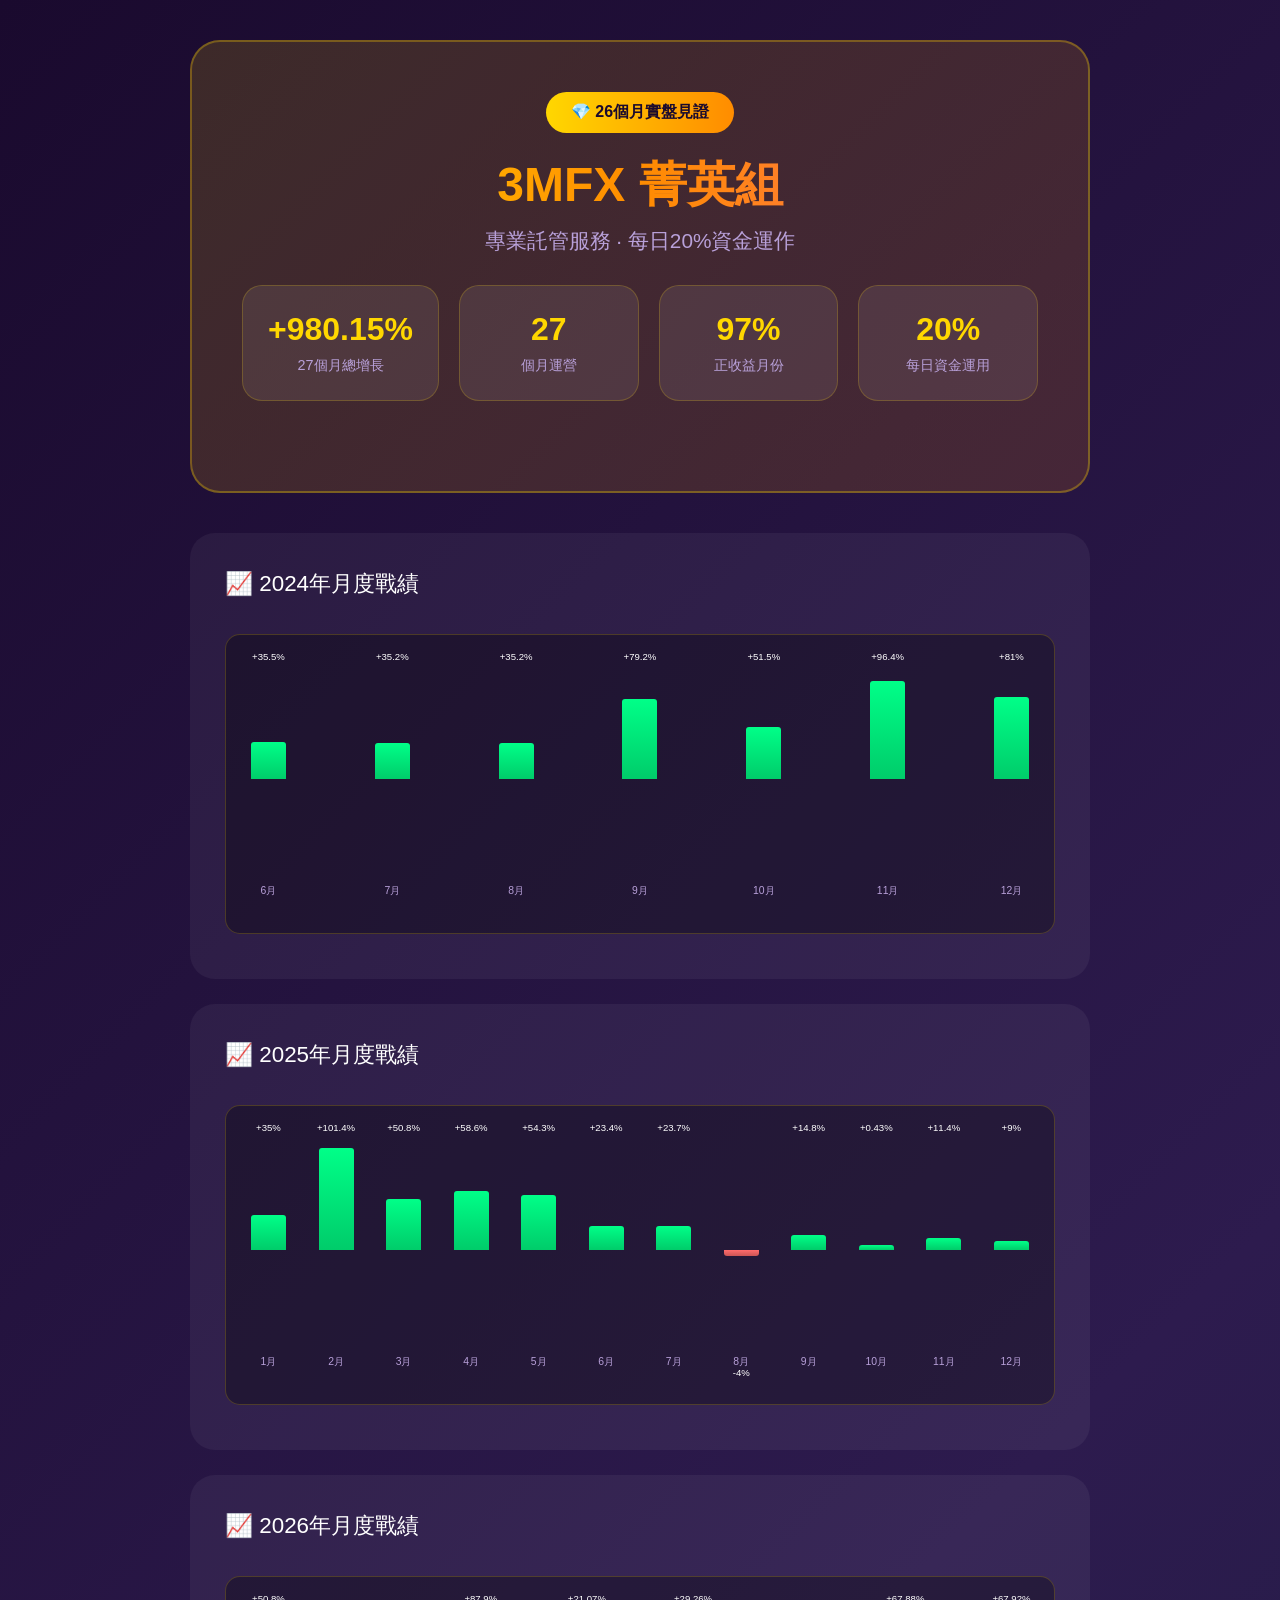
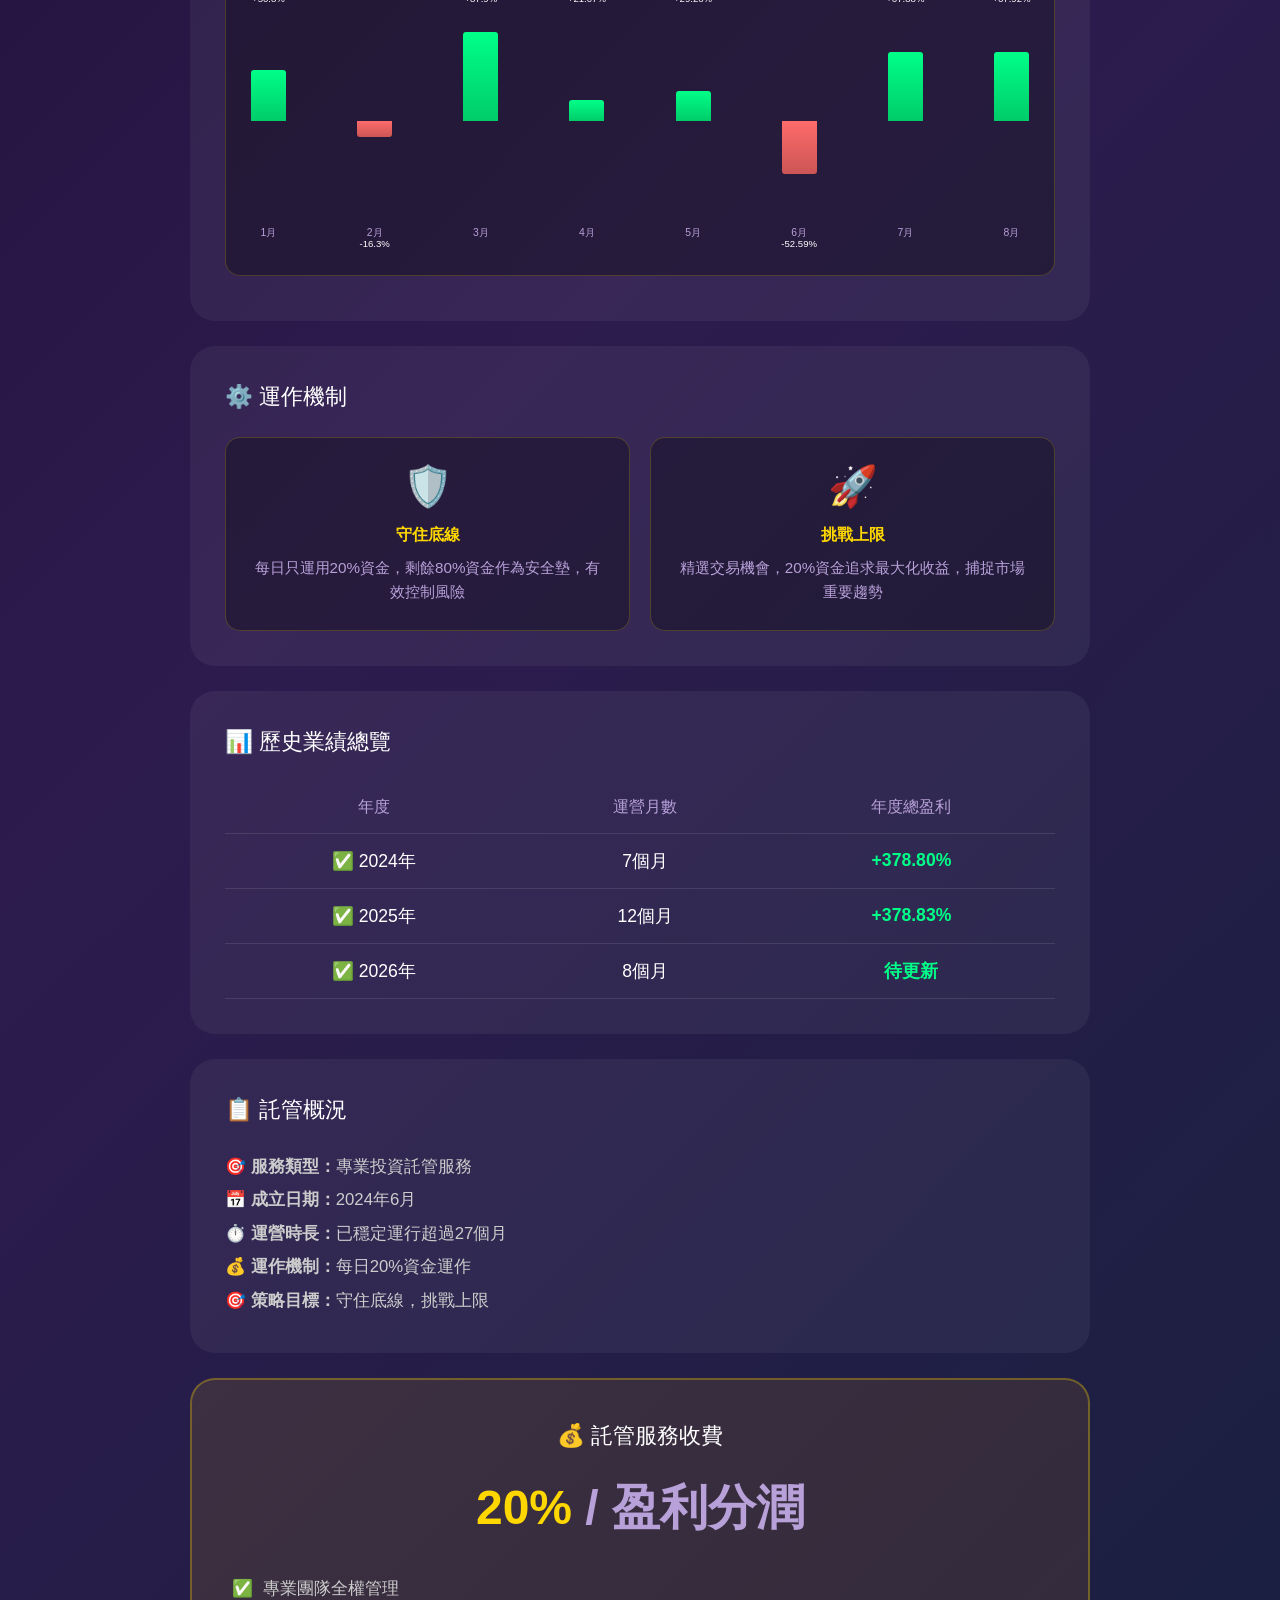
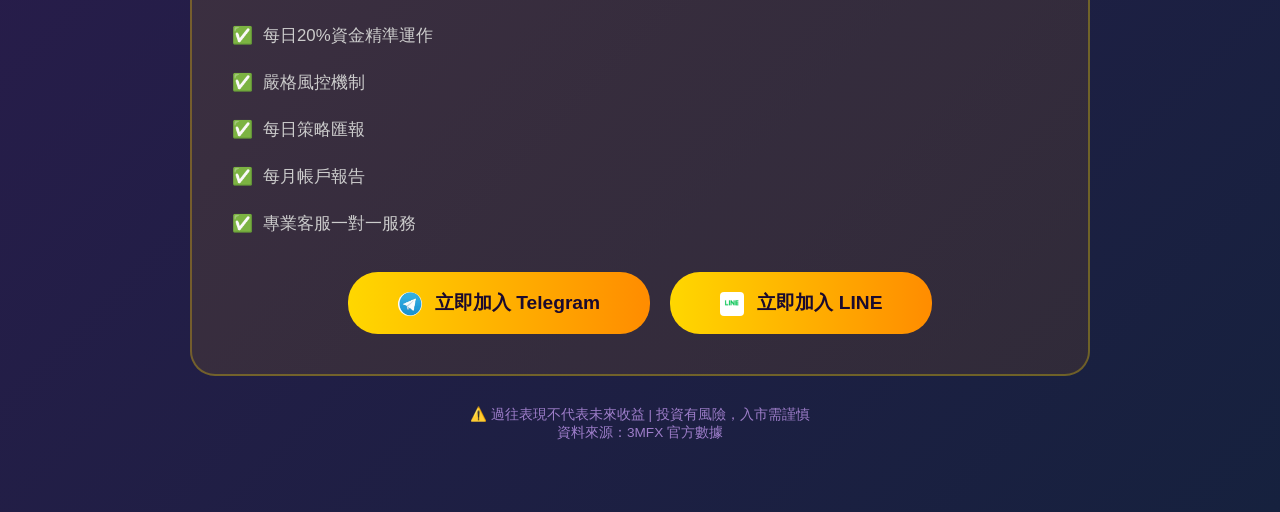
==== commit 78fc8916: "Add 2026 August data: +67.92%" ====
--- a/3M-Pro-team.html
+++ b/3M-Pro-team.html
@@ -276,10 +276,10 @@
             <div class="stats-grid">
                 <div class="stat-card">
                     <div class="number">+980.15%</div>
-                    <div class="label">26個月總增長</div>
+                    <div class="label">27個月總增長</div>
                 </div>
                 <div class="stat-card">
-                    <div class="number">26</div>
+                    <div class="number">27</div>
                     <div class="label">個月運營</div>
                 </div>
                 <div class="stat-card">
@@ -445,6 +445,11 @@
                         <span class="bar-value positive">+67.88%</span>
                         <div class="bar positive" style="height: 69px;"></div>
                         <div class="bar-label">7月</div>
+                    </div>
+                    <div class="bar-group">
+                        <span class="bar-value positive">+67.92%</span>
+                        <div class="bar positive" style="height: 69px;"></div>
+                        <div class="bar-label">8月</div>
                     </div>
                 </div>
             </div>
@@ -489,8 +494,8 @@
                     </tr>
                     <tr>
                         <td>✅ 2026年</td>
-                        <td>7個月</td>
-                        <td class="profit">+188.02%</td>
+                        <td>8個月</td>
+                        <td class="profit">待更新</td>
                     </tr>
                 </tbody>
             </table>
@@ -501,7 +506,7 @@
             <ul style="color: #ccc; line-height: 2; font-size: 1.05em; list-style: none;">
                 <li>🎯 <strong>服務類型：</strong>專業投資託管服務</li>
                 <li>📅 <strong>成立日期：</strong>2024年6月</li>
-                <li>⏱️ <strong>運營時長：</strong>已穩定運行超過26個月</li>
+                <li>⏱️ <strong>運營時長：</strong>已穩定運行超過27個月</li>
                 <li>💰 <strong>運作機制：</strong>每日20%資金運作</li>
                 <li>🎯 <strong>策略目標：</strong>守住底線，挑戰上限</li>
             </ul>
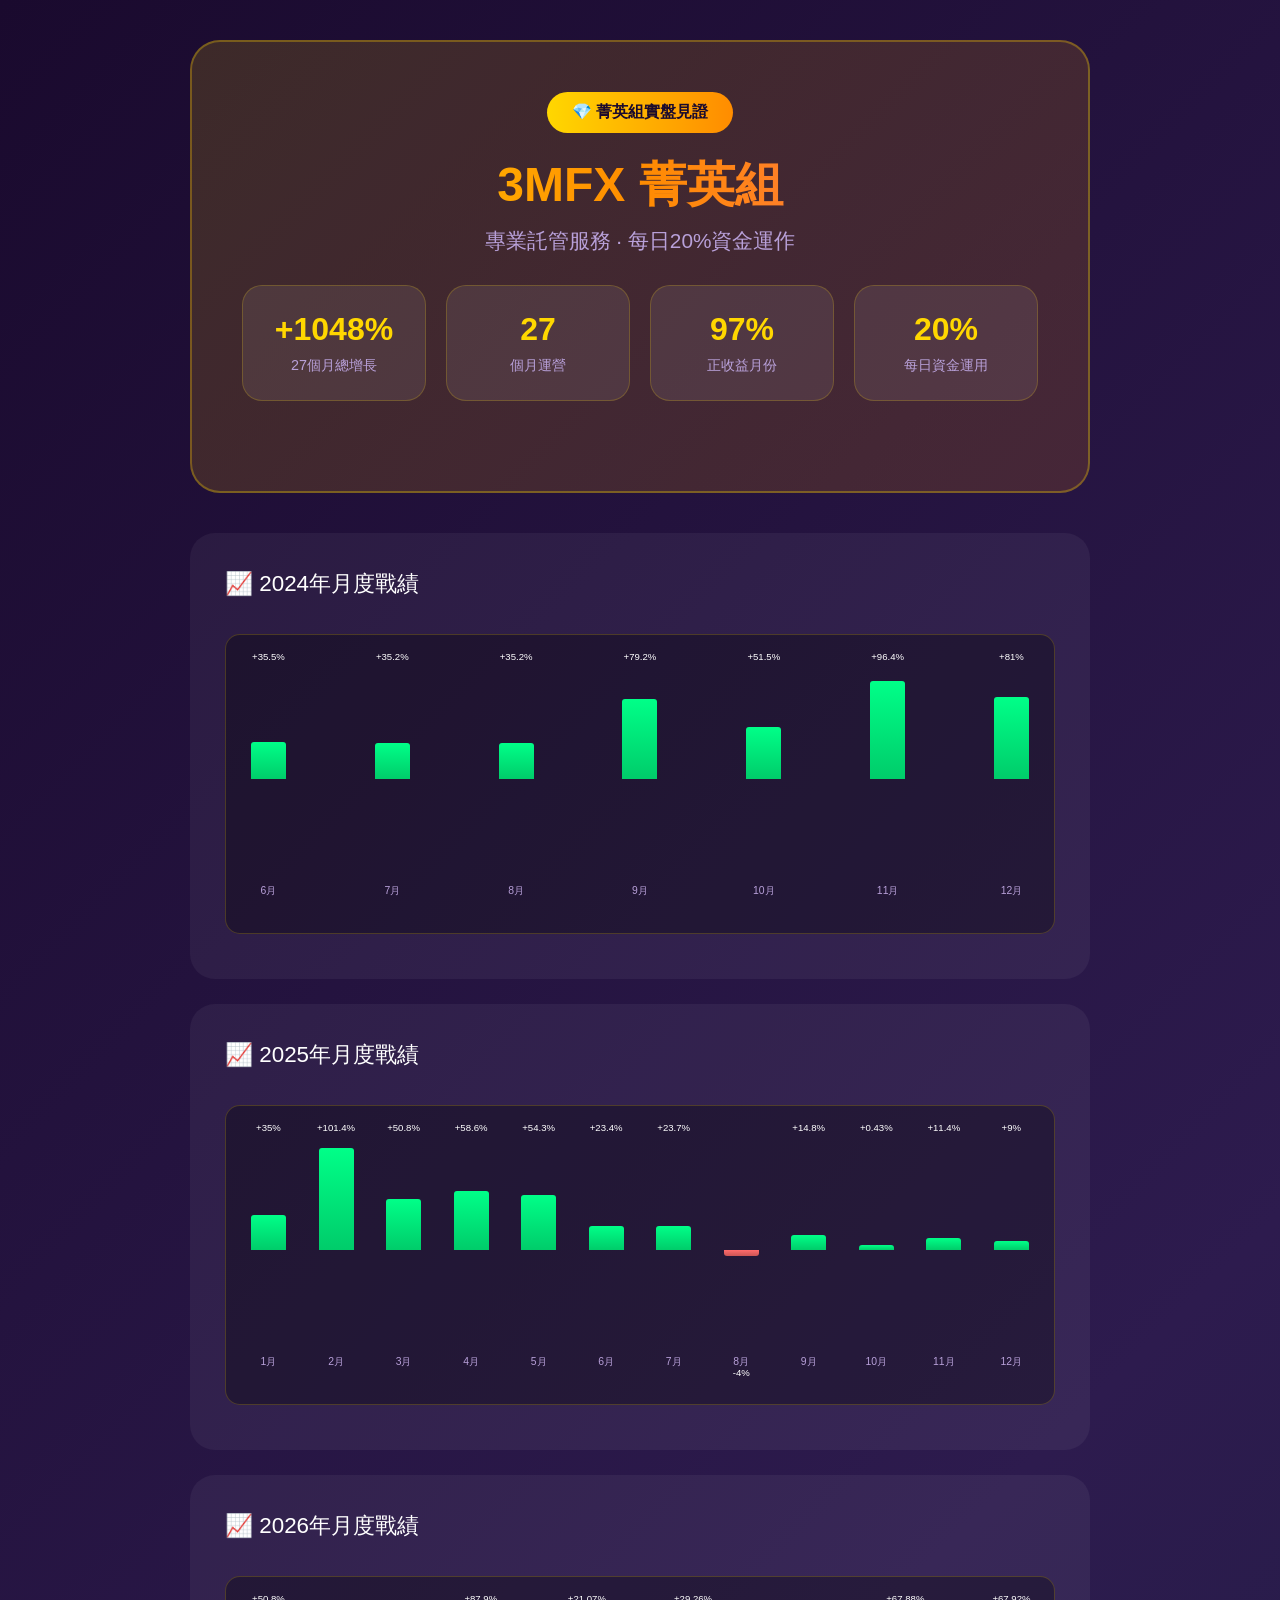
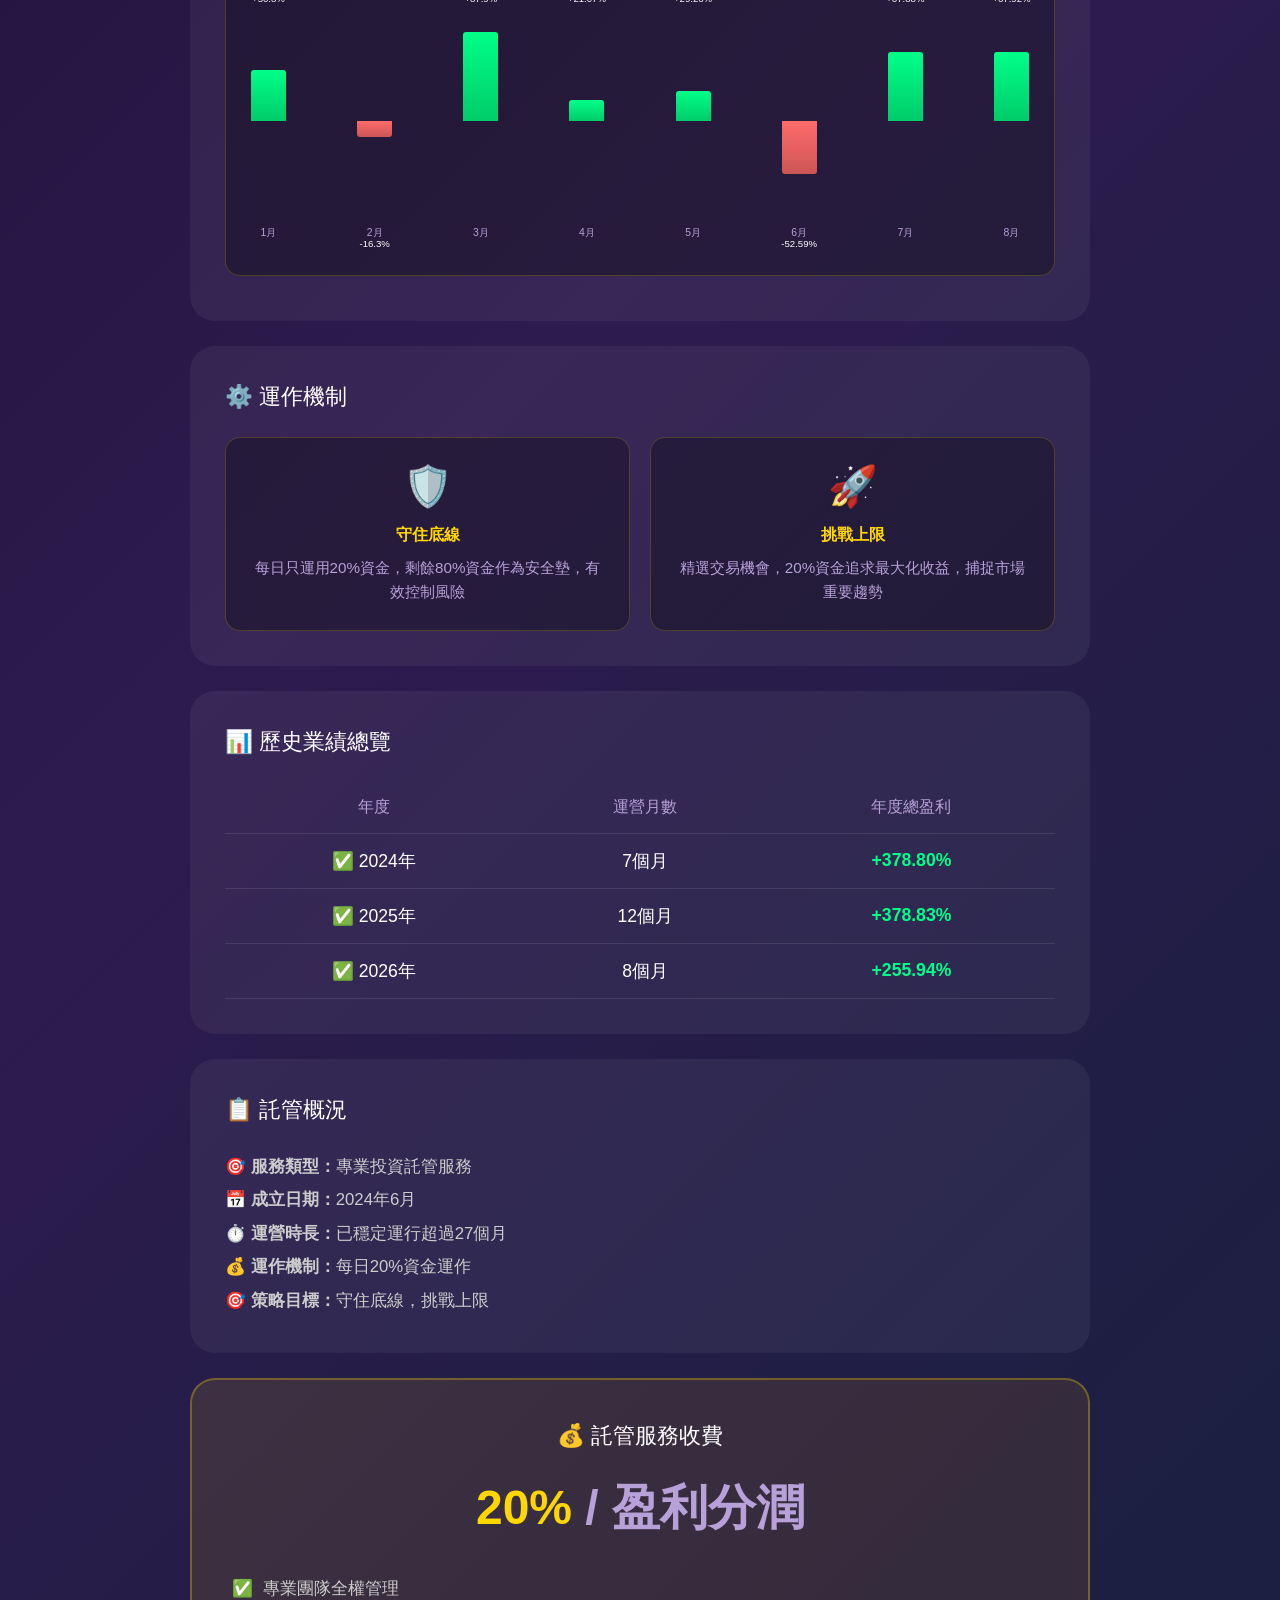
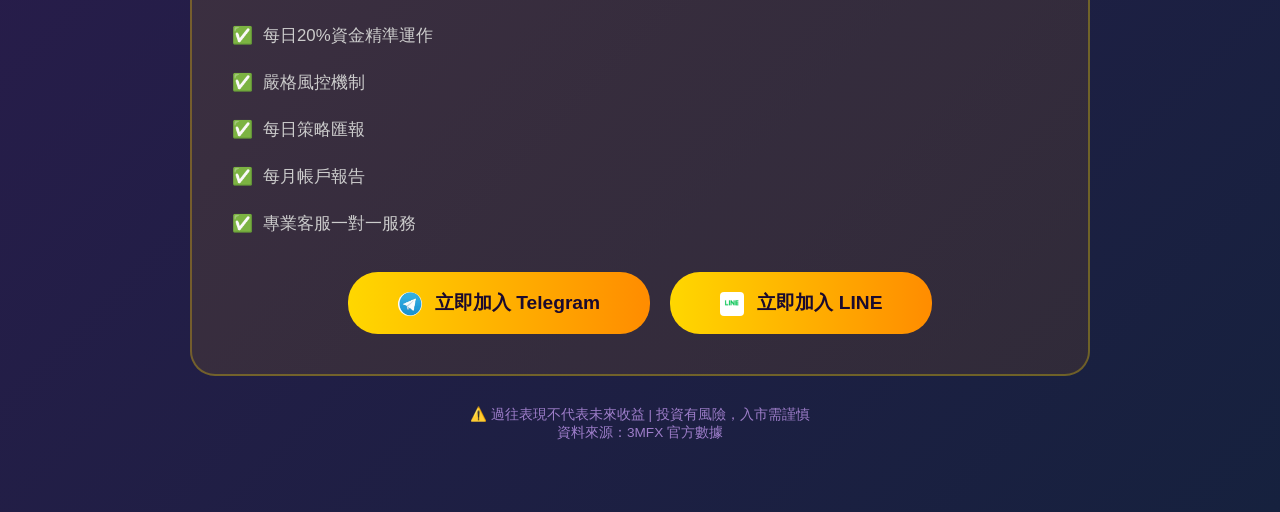
==== commit faf4fea5: "Update text labels: badge, total growth, annual profit" ====
--- a/3M-Pro-team.html
+++ b/3M-Pro-team.html
@@ -269,13 +269,13 @@
 <body>
     <div class="container">
         <div class="hero">
-            <div class="badge">💎 26個月實盤見證</div>
+            <div class="badge">💎 菁英組實盤見證</div>
             <div class="logo">3MFX 菁英組</div>
             <p class="subtitle">專業託管服務 · 每日20%資金運作</p>
             
             <div class="stats-grid">
                 <div class="stat-card">
-                    <div class="number">+980.15%</div>
+                    <div class="number">+1048%</div>
                     <div class="label">27個月總增長</div>
                 </div>
                 <div class="stat-card">
@@ -495,7 +495,7 @@
                     <tr>
                         <td>✅ 2026年</td>
                         <td>8個月</td>
-                        <td class="profit">待更新</td>
+                        <td class="profit">+255.94%</td>
                     </tr>
                 </tbody>
             </table>
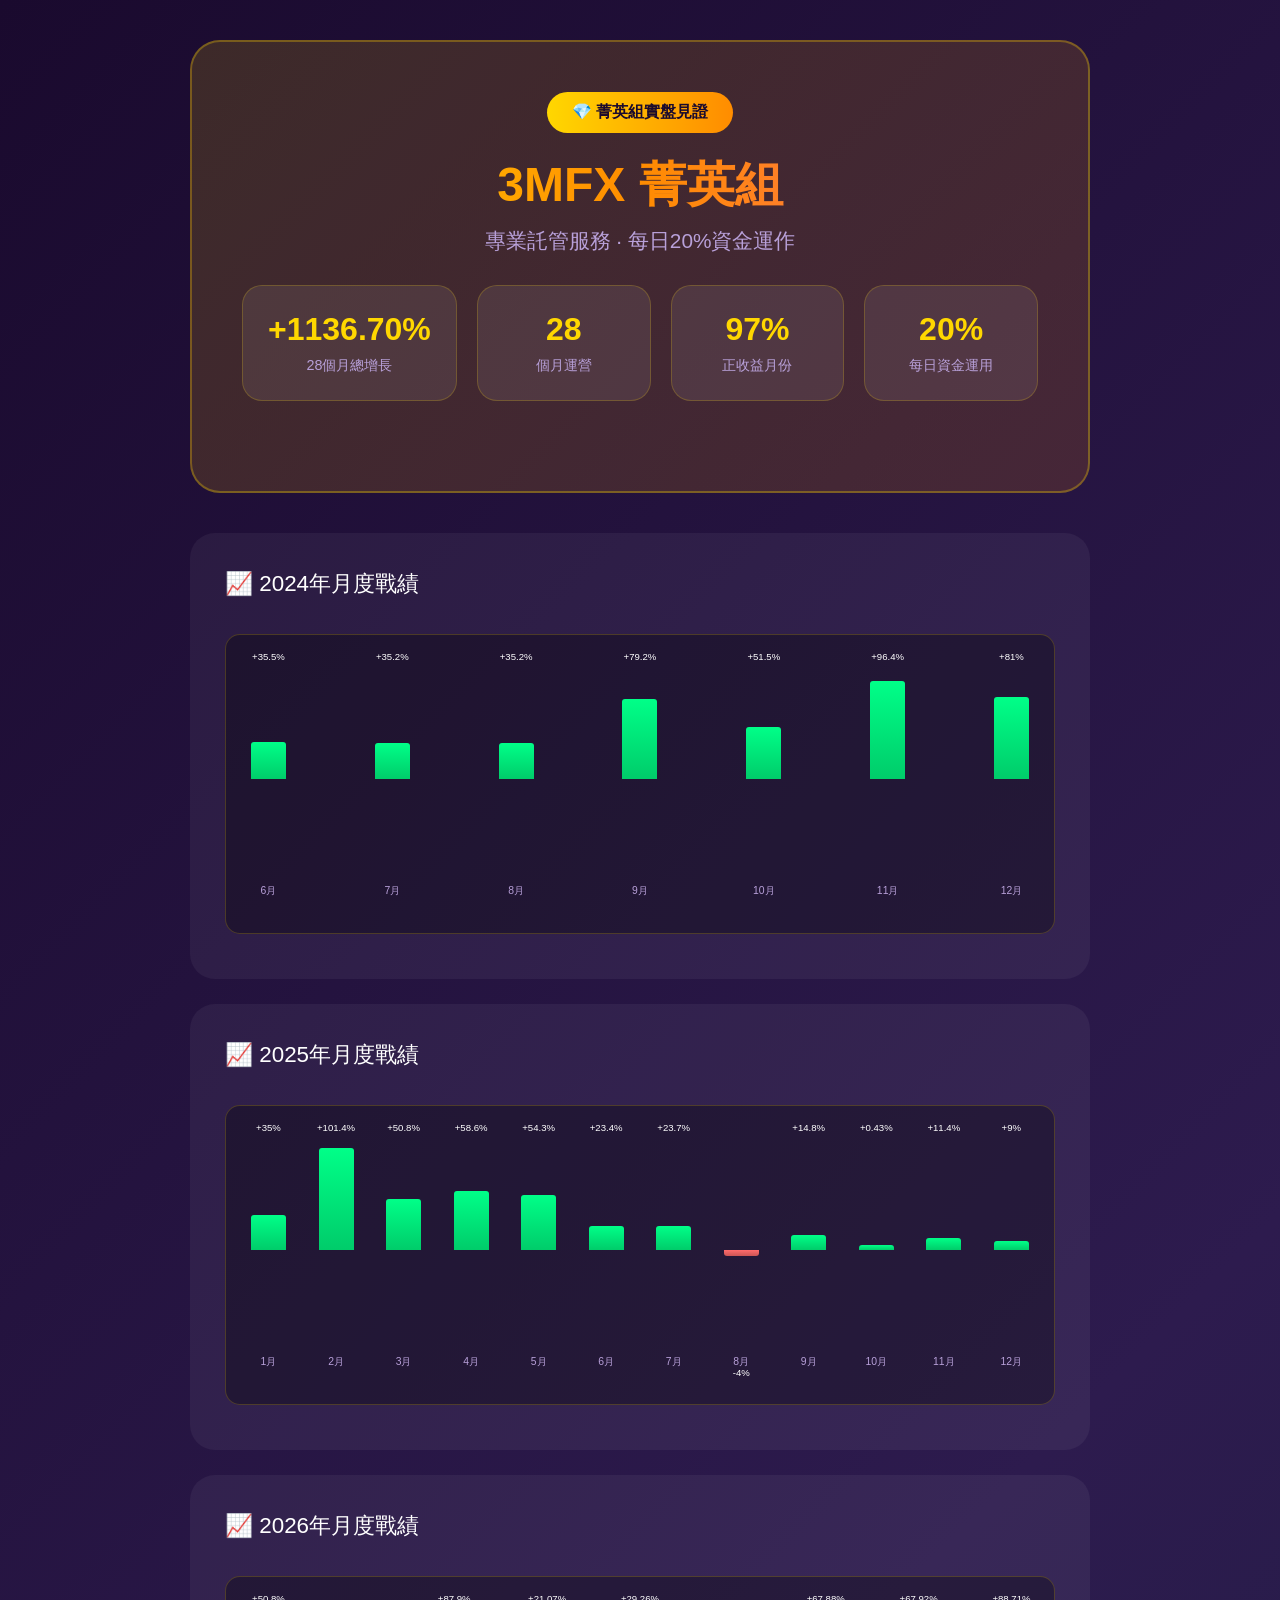
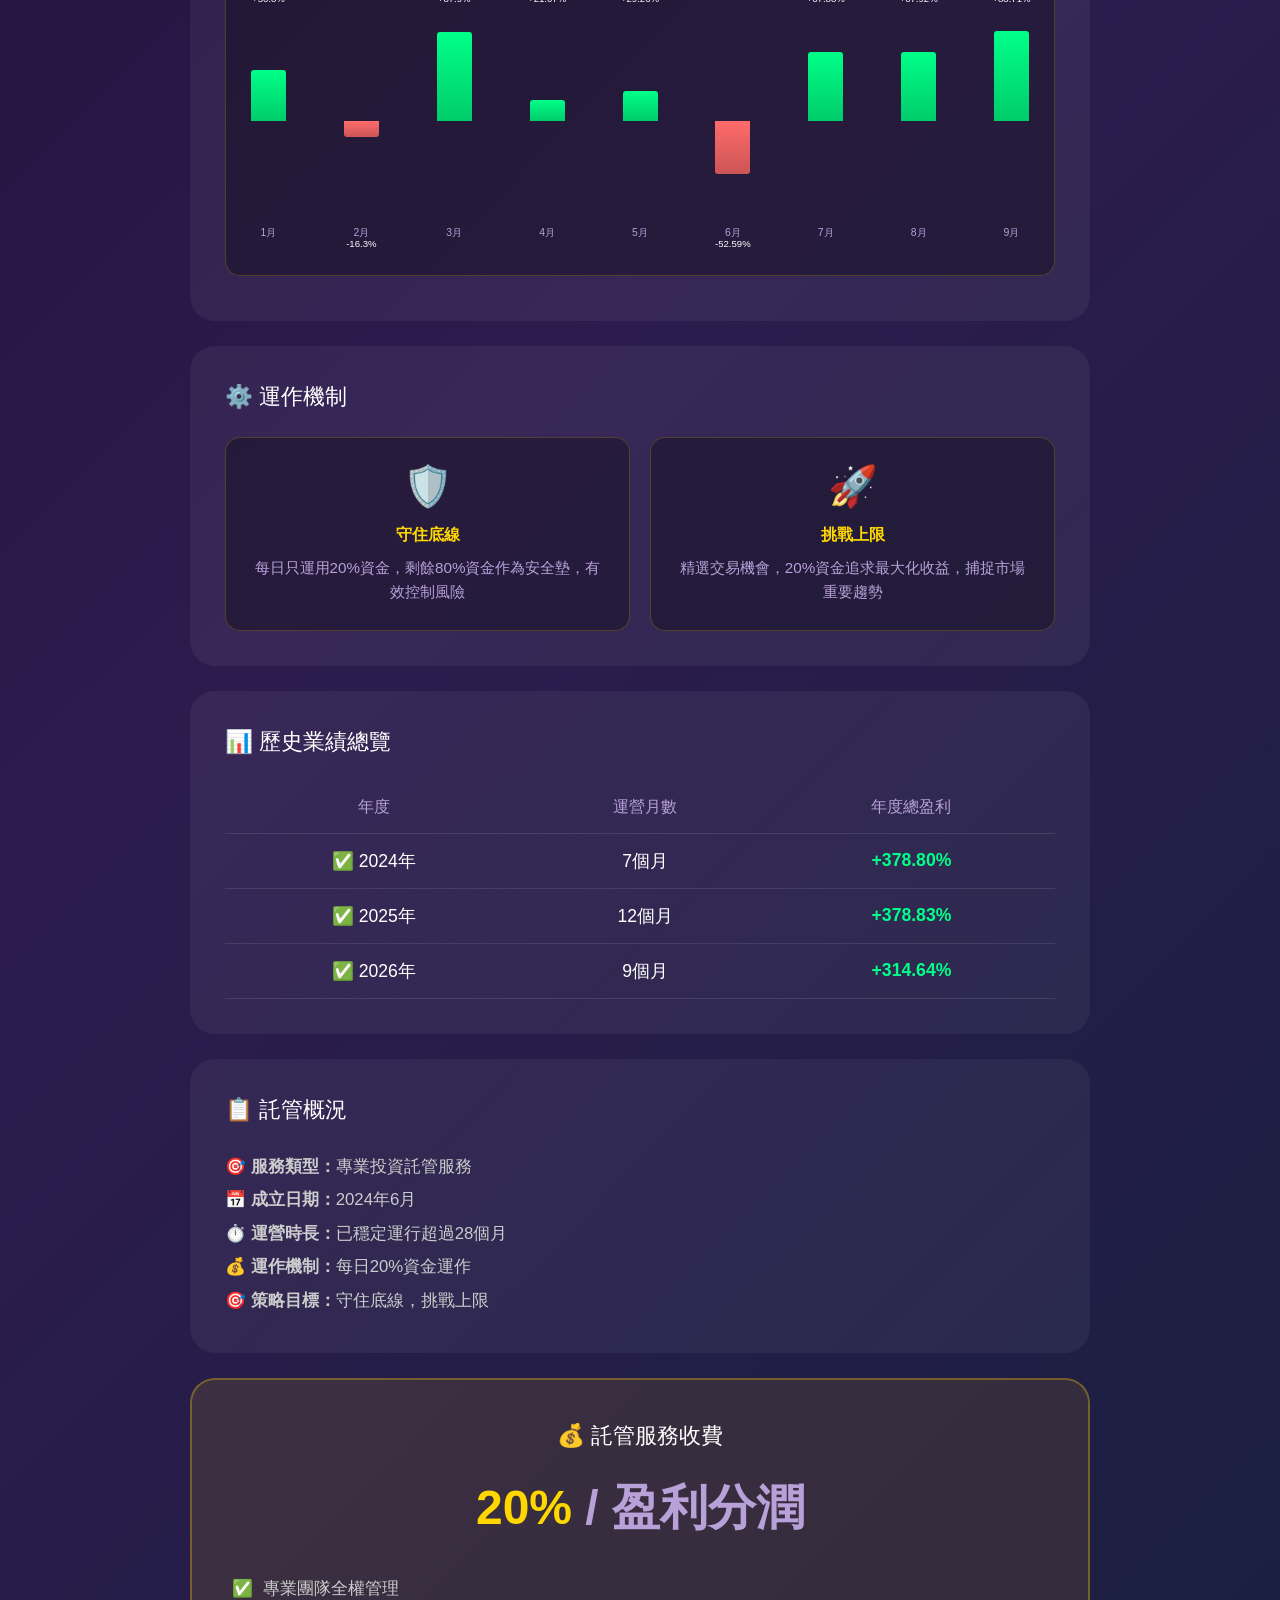
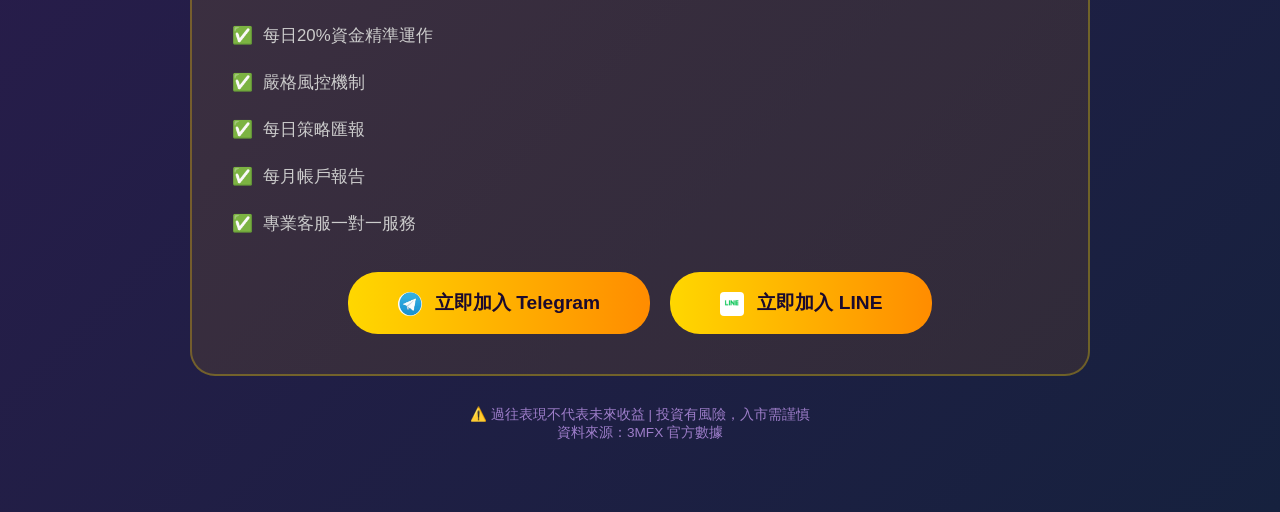
==== commit c8cb7ad6: "更新2026年9月菁英組數據：+88.71%，總增長增至1136.70%，運營28個月，2026年9個月+314.64%" ====
--- a/3M-Pro-team.html
+++ b/3M-Pro-team.html
@@ -275,11 +275,11 @@
             
             <div class="stats-grid">
                 <div class="stat-card">
-                    <div class="number">+1048%</div>
-                    <div class="label">27個月總增長</div>
+                    <div class="number">+1136.70%</div>
+                    <div class="label">28個月總增長</div>
                 </div>
                 <div class="stat-card">
-                    <div class="number">27</div>
+                    <div class="number">28</div>
                     <div class="label">個月運營</div>
                 </div>
                 <div class="stat-card">
@@ -450,6 +450,11 @@
                         <span class="bar-value positive">+67.92%</span>
                         <div class="bar positive" style="height: 69px;"></div>
                         <div class="bar-label">8月</div>
+                    </div>
+                    <div class="bar-group">
+                        <span class="bar-value positive">+88.71%</span>
+                        <div class="bar positive" style="height: 90px;"></div>
+                        <div class="bar-label">9月</div>
                     </div>
                 </div>
             </div>
@@ -494,8 +499,8 @@
                     </tr>
                     <tr>
                         <td>✅ 2026年</td>
-                        <td>8個月</td>
-                        <td class="profit">+255.94%</td>
+                        <td>9個月</td>
+                        <td class="profit">+314.64%</td>
                     </tr>
                 </tbody>
             </table>
@@ -506,7 +511,7 @@
             <ul style="color: #ccc; line-height: 2; font-size: 1.05em; list-style: none;">
                 <li>🎯 <strong>服務類型：</strong>專業投資託管服務</li>
                 <li>📅 <strong>成立日期：</strong>2024年6月</li>
-                <li>⏱️ <strong>運營時長：</strong>已穩定運行超過27個月</li>
+                <li>⏱️ <strong>運營時長：</strong>已穩定運行超過28個月</li>
                 <li>💰 <strong>運作機制：</strong>每日20%資金運作</li>
                 <li>🎯 <strong>策略目標：</strong>守住底線，挑戰上限</li>
             </ul>
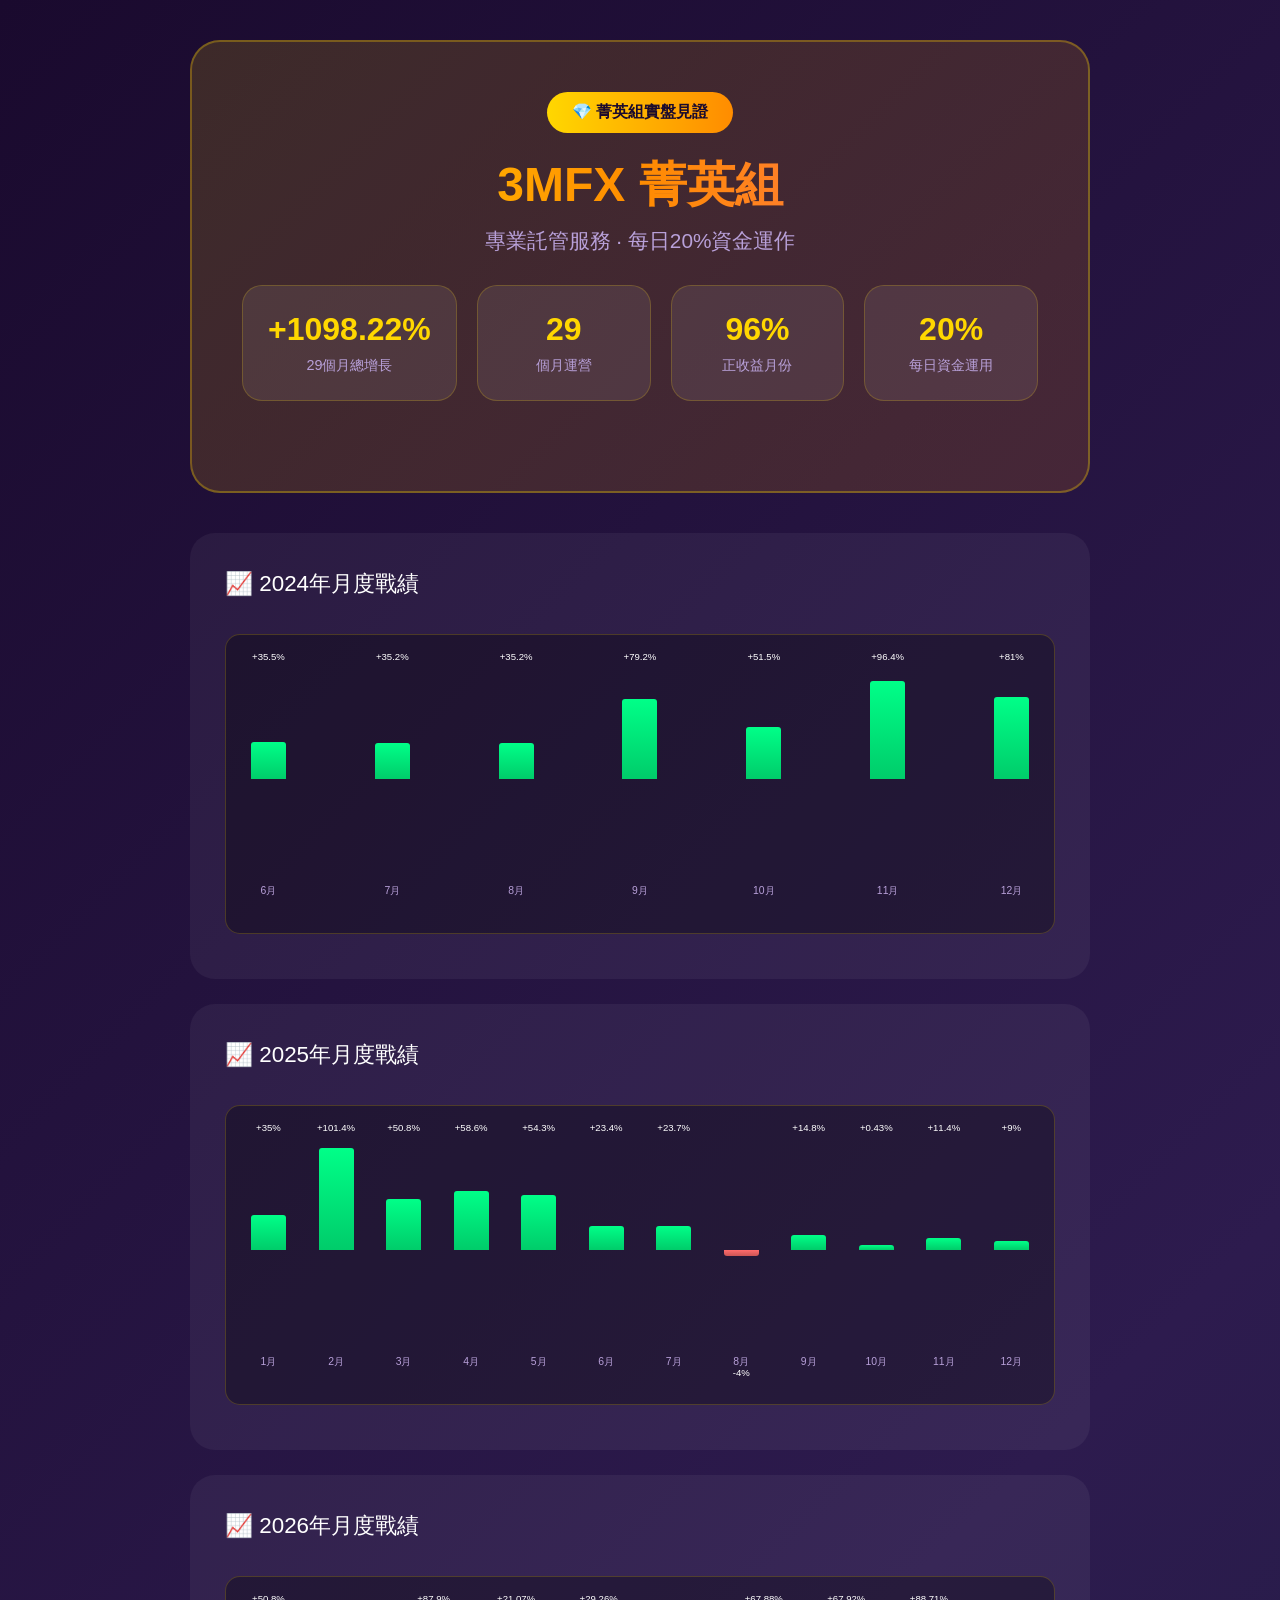
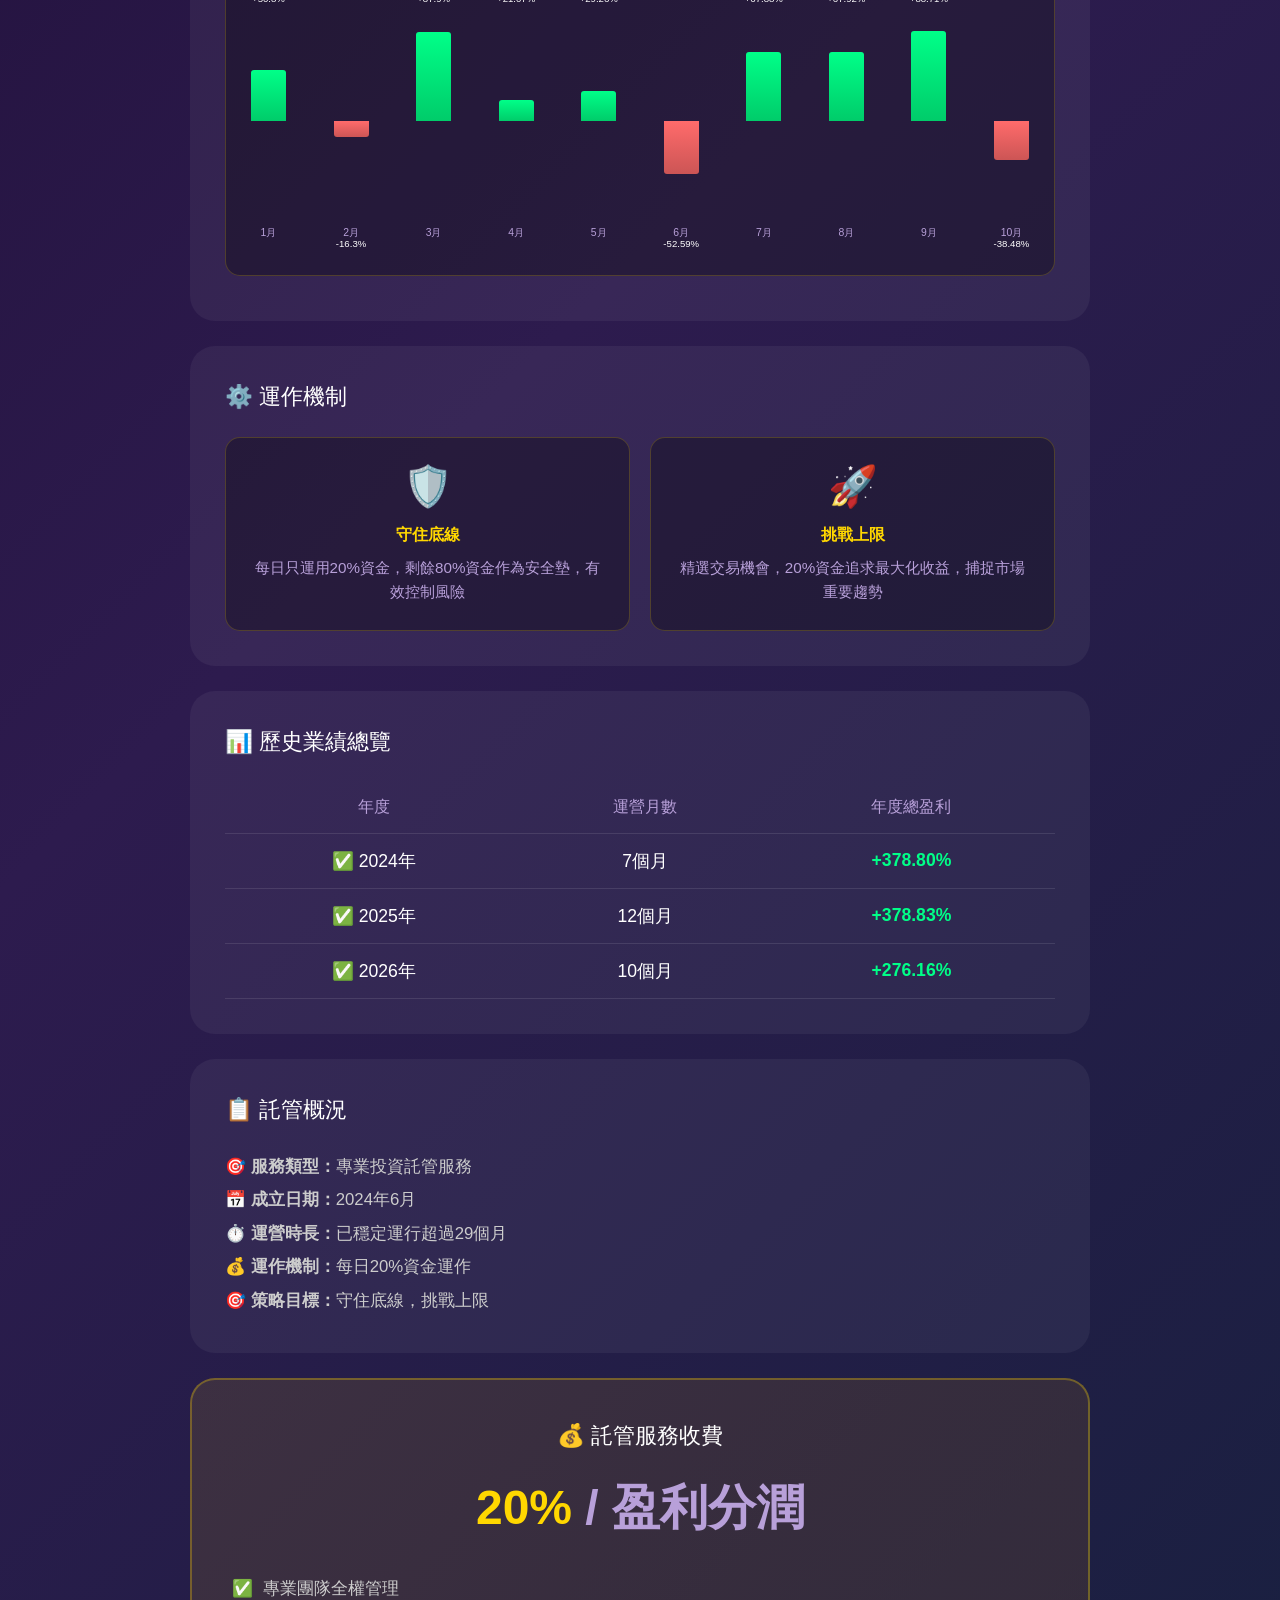
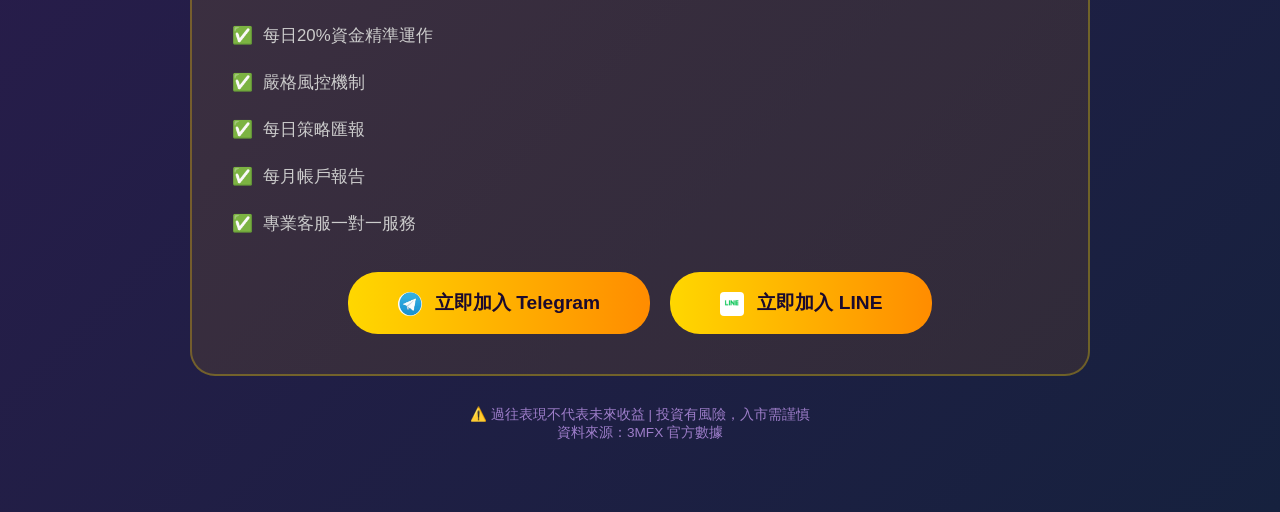
==== commit b41193f4: "Update 3M-Pro-teamt data" ====
--- a/3M-Pro-team.html
+++ b/3M-Pro-team.html
@@ -275,15 +275,15 @@
             
             <div class="stats-grid">
                 <div class="stat-card">
-                    <div class="number">+1136.70%</div>
-                    <div class="label">28個月總增長</div>
+                    <div class="number">+1098.22%</div>
+                    <div class="label">29個月總增長</div>
                 </div>
                 <div class="stat-card">
-                    <div class="number">28</div>
+                    <div class="number">29</div>
                     <div class="label">個月運營</div>
                 </div>
                 <div class="stat-card">
-                    <div class="number">97%</div>
+                    <div class="number">96%</div>
                     <div class="label">正收益月份</div>
                 </div>
                 <div class="stat-card">
@@ -455,6 +455,11 @@
                         <span class="bar-value positive">+88.71%</span>
                         <div class="bar positive" style="height: 90px;"></div>
                         <div class="bar-label">9月</div>
+                    </div>
+                    <div class="bar-group">
+                        <span class="bar-value negative">-38.48%</span>
+                        <div class="bar negative" style="height: 39px;"></div>
+                        <div class="bar-label">10月</div>
                     </div>
                 </div>
             </div>
@@ -499,8 +504,8 @@
                     </tr>
                     <tr>
                         <td>✅ 2026年</td>
-                        <td>9個月</td>
-                        <td class="profit">+314.64%</td>
+                        <td>10個月</td>
+                        <td class="profit">+276.16%</td>
                     </tr>
                 </tbody>
             </table>
@@ -511,7 +516,7 @@
             <ul style="color: #ccc; line-height: 2; font-size: 1.05em; list-style: none;">
                 <li>🎯 <strong>服務類型：</strong>專業投資託管服務</li>
                 <li>📅 <strong>成立日期：</strong>2024年6月</li>
-                <li>⏱️ <strong>運營時長：</strong>已穩定運行超過28個月</li>
+                <li>⏱️ <strong>運營時長：</strong>已穩定運行超過29個月</li>
                 <li>💰 <strong>運作機制：</strong>每日20%資金運作</li>
                 <li>🎯 <strong>策略目標：</strong>守住底線，挑戰上限</li>
             </ul>
